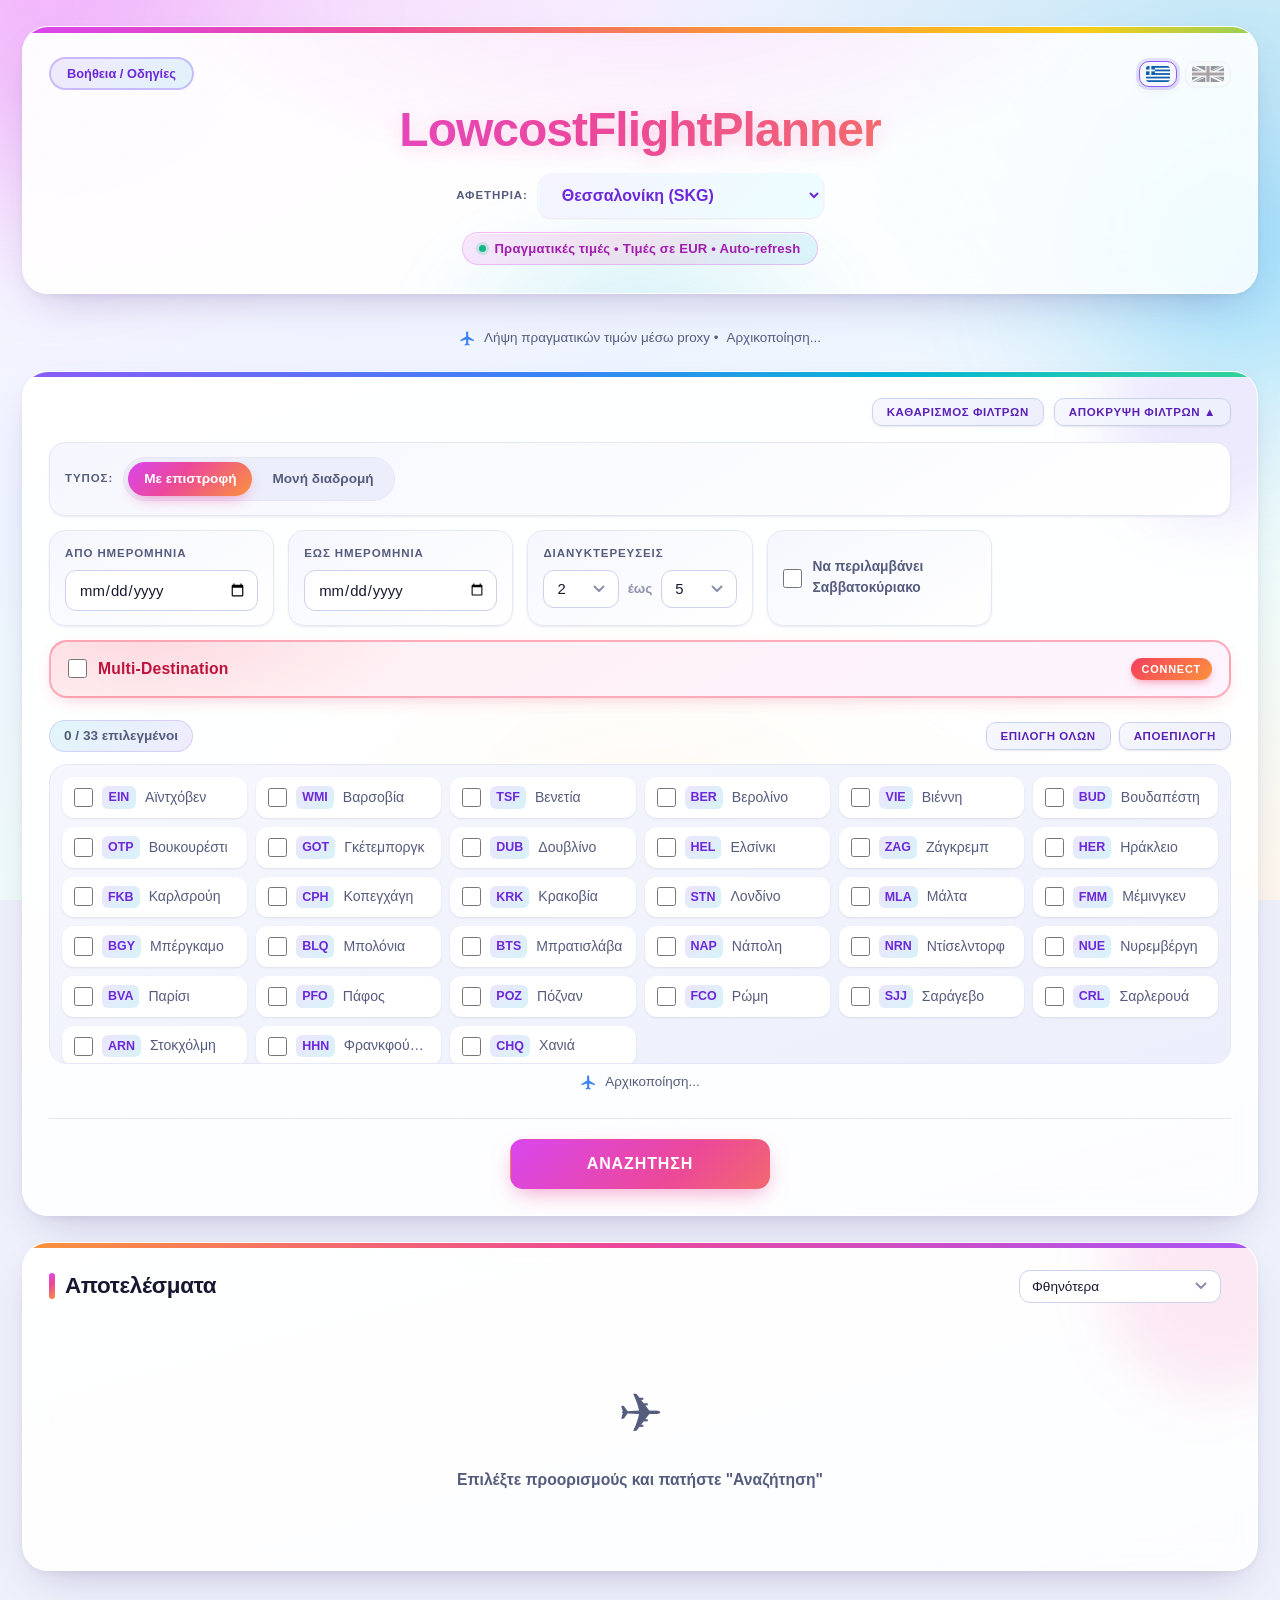
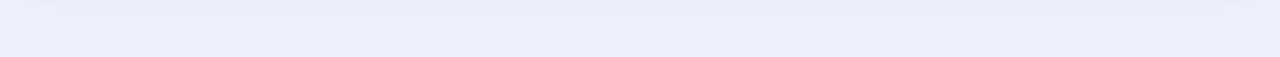
==== RyanairFlightPlanner.html @ efe02002 "Restore the date/nights subsystem and fix multi-destination dispatch Two real defects, both surfaced" ====
﻿<!DOCTYPE html>
<html lang="el">
<head>
  <meta charset="UTF-8">
  <meta name="viewport" content="width=device-width, initial-scale=1.0">
  <meta name="color-scheme" content="light dark">
  <meta name="description" content="LowcostFlightPlanner — αναζήτηση φθηνών πτήσεων Ryanair, round-trip, one-way και multi-destination.">
  <title>LowcostFlightPlanner - Multi-Destination</title>
  <link rel="stylesheet" href="style.css?v=mcdates1">
  <link rel="icon" href="data:image/svg+xml,<svg xmlns='http://www.w3.org/2000/svg' viewBox='0 0 64 64'><defs><linearGradient id='g' x1='0' y1='0' x2='1' y2='1'><stop offset='0' stop-color='%23d946ef'/><stop offset='.5' stop-color='%23ec4899'/><stop offset='1' stop-color='%23fb923c'/></linearGradient></defs><rect width='64' height='64' rx='15' fill='url(%23g)'/><path d='M51 13 L13 30 L29 36 L35 51 Z' fill='%23fff'/><path d='M51 13 L35 51 L29 36 Z' fill='%23fff' opacity='.72'/></svg>">
</head>
<body>
  <div class="bg-decor" aria-hidden="true"><i></i><i></i><i></i></div>
<svg class="svg-defs" aria-hidden="true" focusable="false"><defs><linearGradient id="planeGrad" x1="0" y1="0" x2="1" y2="1"><stop offset="0" stop-color="#d946ef"/><stop offset=".5" stop-color="#ec4899"/><stop offset="1" stop-color="#fb923c"/></linearGradient></defs></svg>

  <div class="container">
    <header>
      <div class="header-topbar">
        <button class="help-btn" id="helpBtn" onclick="openHelpModal()" data-i18n="helpBtn">Βοήθεια / Οδηγίες</button>
        <div class="header-flags">
          <button class="lang-btn" id="flagEl" onclick="setLang('el')" title="Ελληνικά" aria-label="Ελληνικά">
            <svg width="24" height="16" viewBox="0 0 27 18" xmlns="http://www.w3.org/2000/svg" aria-hidden="true">
              <rect width="27" height="18" fill="#ffffff"/><rect y="0" width="27" height="2" fill="#0D5EAF"/><rect y="4" width="27" height="2" fill="#0D5EAF"/><rect y="8" width="27" height="2" fill="#0D5EAF"/><rect y="12" width="27" height="2" fill="#0D5EAF"/><rect y="16" width="27" height="2" fill="#0D5EAF"/><rect width="10" height="10" fill="#0D5EAF"/><rect x="4" y="0" width="2" height="10" fill="#ffffff"/><rect x="0" y="4" width="10" height="2" fill="#ffffff"/>
            </svg>
          </button>
          <button class="lang-btn" id="flagEn" onclick="setLang('en')" title="English" aria-label="English">
            <svg width="32" height="16" viewBox="0 0 60 30" xmlns="http://www.w3.org/2000/svg" aria-hidden="true">
              <clipPath id="ukS"><path d="M0,0 v30 h60 v-30 z"/></clipPath>
              <clipPath id="ukT"><path d="M30,15 h30 v15 z v15 h-30 z h-30 v-15 z v-15 h30 z"/></clipPath>
              <g clip-path="url(#ukS)"><path d="M0,0 v30 h60 v-30 z" fill="#012169"/><path d="M0,0 L60,30 M60,0 L0,30" stroke="#ffffff" stroke-width="6"/><path d="M0,0 L60,30 M60,0 L0,30" clip-path="url(#ukT)" stroke="#C8102E" stroke-width="4"/><path d="M30,0 v30 M0,15 h60" stroke="#ffffff" stroke-width="10"/><path d="M30,0 v30 M0,15 h60" stroke="#C8102E" stroke-width="6"/></g>
            </svg>
          </button>
        </div>
      </div>

      <h1>LowcostFlightPlanner</h1>

      <div class="city-selector">
        <label class="field-label" for="originSelect" data-i18n="origin">Αφετηρία:</label>
        <select class="origin-select" id="originSelect" onchange="onOriginChange()"></select>
      </div>

      <div class="badge" data-i18n="badge">Πραγματικές τιμές • Τιμές σε EUR • Auto-refresh</div>
    </header>

    <div id="proxyInfo" class="cache-info is-centered">
      <span class="dot is-loading" id="proxyDot" aria-hidden="true"><svg viewBox="0 0 24 24"><path d="M21 16v-2l-8-5V3.5c0-.83-.67-1.5-1.5-1.5S10 2.67 10 3.5V9l-8 5v2l8-2.5V19l-2 1.5V22l3.5-1 3.5 1v-1.5L13 19v-5.5l8 2.5z"/></svg></span>
      <span data-i18n-html="true" data-i18n="proxyInfo">Λήψη πραγματικών τιμών μέσω proxy • </span><span id="proxyStatus">Αρχικοποίηση...</span>
    </div>

    <section class="panel filters" id="filtersSection">
      <div class="filter-toolbar">
        <button class="btn btn-secondary btn-mini" id="clearFiltersBtn" onclick="clearAllFilters()" data-i18n="clearFilters">Καθαρισμός Φίλτρων</button>
        <button class="btn btn-secondary btn-mini" id="filterToggleBtn" onclick="toggleFilters()" data-i18n="hideFilters">Απόκρυψη φίλτρων ▲</button>
      </div>

      <div class="filter-grid">
        <div class="filter-group trip-type">
          <span class="field-label" data-i18n="type">Τύπος:</span>
          <div class="seg" role="radiogroup">
            <label>
              <input type="radio" name="tripType" value="roundtrip" checked onchange="onTripTypeChange()">
              <span data-i18n="roundtrip">Με επιστροφή</span>
            </label>
            <label>
              <input type="radio" name="tripType" value="oneway" onchange="onTripTypeChange()">
              <span data-i18n="oneway">Μονή διαδρομή</span>
            </label>
          </div>
        </div>

        <div class="filter-group">
          <label for="dateFrom" data-i18n="dateFrom">Από ημερομηνία</label>
          <input type="date" id="dateFrom">
        </div>

        <div class="filter-group">
          <label for="dateTo" data-i18n="dateTo">Έως ημερομηνία</label>
          <input type="date" id="dateTo">
        </div>

        <div class="filter-group" id="nightsFilter">
          <label data-i18n="nights">Διανυκτερεύσεις</label>
          <div class="range-row">
            <input type="number" id="minNights" min="1" max="30" value="2" aria-label="min nights">
            <span data-i18n="to">έως</span>
            <input type="number" id="maxNights" min="1" max="30" value="5" aria-label="max nights">
          </div>
        </div>

        <div class="filter-group checkbox-group" id="weekendFilter">
          <input type="checkbox" id="weekendOnly">
          <label for="weekendOnly" data-i18n="weekend">Να περιλαμβάνει Σαββατοκύριακο</label>
        </div>

        <div class="mcp">
          <div class="mcp-head">
            <input type="checkbox" id="multiDestMode" onchange="onMultiDestToggle()">
            <label for="multiDestMode" data-i18n="multiDest">Multi-Destination</label>
            <span class="mcp-chip">CONNECT</span>
          </div>
          <div class="mcp-sub is-hidden" id="wheelOfFortuneRow">
            <input type="checkbox" id="wheelOfFortune" onchange="onWheelOfFortuneToggle()">
            <label for="wheelOfFortune"><span class="wheel-text" data-i18n="wheelOfFortuneLabel">Τροχός της τύχης</span></label>
            <span class="mcp-hint" data-i18n="wheelHint">Όλοι οι προορισμοί αυτόματα</span>
          </div>
        </div>
      </div>

      <div class="destinations-section">
        <div class="destinations-header">
          <span class="count" id="destCount">Φόρτωση προορισμών...</span>
          <div class="destinations-actions" id="destActions">
            <button class="btn btn-secondary btn-mini" onclick="selectAllDestinations(true)" data-i18n="selectAll">Επιλογή όλων</button>
            <button class="btn btn-secondary btn-mini" onclick="selectAllDestinations(false)" data-i18n="clear">Αποεπιλογή</button>
          </div>
        </div>
        <div class="destinations-grid" id="destGrid">
          <div class="loading"><div class="plane-loader" aria-hidden="true"><span class="plane-ping"></span><span class="plane-ping plane-ping-late"></span><svg class="plane-icon" viewBox="0 0 24 24"><path fill="url(#planeGrad)" d="M21 16v-2l-8-5V3.5c0-.83-.67-1.5-1.5-1.5S10 2.67 10 3.5V9l-8 5v2l8-2.5V19l-2 1.5V22l3.5-1 3.5 1v-1.5L13 19v-5.5l8 2.5z"/></svg></div></div>
        </div>
      </div>

      <div id="cacheInfo" class="cache-info is-centered">
        <span class="dot is-empty" id="cacheDot" aria-hidden="true"><svg viewBox="0 0 24 24"><path d="M21 16v-2l-8-5V3.5c0-.83-.67-1.5-1.5-1.5S10 2.67 10 3.5V9l-8 5v2l8-2.5V19l-2 1.5V22l3.5-1 3.5 1v-1.5L13 19v-5.5l8 2.5z"/></svg></span>
        <span id="cacheText">Αρχικοποίηση...</span>
      </div>

      <div class="search-row">
        <button class="btn btn-primary" id="searchBtn" onclick="search()" data-i18n="search">Αναζήτηση</button>
      </div>
    </section>

    <section class="panel results" id="resultsSection">
      <div class="results-header">
        <h2 data-i18n="results">Αποτελέσματα</h2>
        <div class="results-controls">
          <select id="sortBy" onchange="reSortResults()" aria-label="sort">
            <option value="price" data-i18n="cheapest">Φθηνότερα</option>
            <option value="date" data-i18n="depDate">Ημερομηνία αναχώρησης</option>
          </select>
          <select id="simpleNightsFilter" class="is-hidden" onchange="filterSimpleNights()" aria-label="nights">
            <option value="ALL" data-i18n="wheelAllNights">Όλες οι διανυκτερεύσεις</option>
          </select>
          <select id="simpleCityFilter" class="is-hidden" onchange="filterSimpleCity()" aria-label="city">
            <option value="ALL" data-i18n="cityAll">Όλες οι πόλεις</option>
          </select>
          <span class="info" id="resultsInfo"></span>
        </div>
      </div>
      <div id="resultsContent">
        <div class="empty-msg">
          <div class="big-icon">&#9992;</div>
          <p data-i18n="emptyInit">Επιλέξτε προορισμούς και πατήστε "Αναζήτηση"</p>
        </div>
      </div>
    </section>
  </div>

  <div class="help-modal-overlay" id="helpModal" onclick="if(event.target===this)closeHelpModal()">
    <div class="help-modal-box" role="dialog" aria-modal="true" aria-labelledby="helpTitle">
      <button class="help-modal-close" onclick="closeHelpModal()" aria-label="Close">✕</button>
      <h2 id="helpTitle" data-i18n="helpTitle">Βοήθεια / Οδηγίες</h2>
      <div class="help-body" data-i18n-html="true" data-i18n="helpBody"></div>
    </div>
  </div>

  <script src="app.js?v=mcdates1"></script>
</body>
</html>
---- style.css ----
/* ============================================================
   LowcostFlightPlanner — Design System
   ============================================================ */

/* ---------- 1. Tokens ---------- */
:root {
  color-scheme: light;

  /* Brand spectrum */
  --violet: #8b5cf6;
  --indigo: #6366f1;
  --blue:   #3b82f6;
  --cyan:   #06b6d4;
  --teal:   #14b8a6;
  --green:  #10b981;
  --lime:   #84cc16;
  --gold:   #f59e0b;
  --amber:  #f59e0b;
  --orange: #fb923c;
  --coral:  #f97316;
  --rose:   #f43f5e;
  --pink:   #ec4899;
  --fuchsia:#d946ef;

  /* Semantic surfaces */
  --bg:        #eef1fb;
  --surface:   #ffffff;
  --surface-2: #f6f7fe;
  --surface-3: #eceffb;
  --text:      #16182f;
  --text-2:    #565c7d;
  --text-3:    #8b90ab;
  --border:    #e4e7f8;
  --border-2:  #cbd2ee;

  /* Gradients */
  --sunset:  linear-gradient(135deg, #d946ef, #ec4899 42%, #fb923c);
  --aurora:  linear-gradient(135deg, #06b6d4, #3b82f6 45%, #8b5cf6);
  --emerald: linear-gradient(135deg, #10b981, #14b8a6);
  --rainbow: linear-gradient(90deg, #d946ef, #ec4899, #fb923c, #facc15, #34d399, #06b6d4, #6366f1, #d946ef);
  --sunset-glow: 0 8px 22px -6px rgba(236, 72, 153, 0.55);
  --aurora-glow: 0 8px 22px -6px rgba(99, 102, 241, 0.55);

  /* Elevation */
  --sh-sm: 0 1px 2px rgba(20, 22, 50, 0.05), 0 1px 3px rgba(20, 22, 50, 0.04);
  --sh-md: 0 4px 12px -2px rgba(20, 22, 50, 0.08), 0 2px 4px rgba(20, 22, 50, 0.04);
  --sh-lg: 0 18px 44px -18px rgba(60, 30, 120, 0.28), 0 2px 8px rgba(20, 22, 50, 0.05);
  --sh-xl: 0 32px 70px -24px rgba(60, 30, 120, 0.42);

  /* Motion */
  --ease: cubic-bezier(0.22, 1, 0.36, 1);
}

/* ---------- 2. Reset ---------- */
*, *::before, *::after { box-sizing: border-box; margin: 0; padding: 0; }

html { scroll-behavior: smooth; }

body {
  font-family: 'Segoe UI Variable', -apple-system, BlinkMacSystemFont, 'Segoe UI', Roboto, 'Helvetica Neue', Arial, sans-serif;
  font-size: 16px;
  line-height: 1.5;
  color: var(--text);
  background-color: var(--bg);
  background-image:
    radial-gradient(1100px 620px at 8% -8%,  rgba(217, 70, 239, 0.20), transparent 60%),
    radial-gradient(1000px 600px at 96% 4%,  rgba(6, 182, 212, 0.20),  transparent 62%),
    radial-gradient(900px  700px at 50% 104%, rgba(251, 146, 60, 0.18), transparent 60%),
    linear-gradient(165deg, #fdf3ff 0%, #eef4ff 42%, #f0fdfa 74%, #fff7ed 100%);
  background-attachment: fixed;
  min-height: 100vh;
  padding: 26px 22px 60px;
  -webkit-font-smoothing: antialiased;
}

::selection { background: rgba(217, 70, 239, 0.22); color: #3b0764; }

/* Scrollbars */
* { scrollbar-width: thin; scrollbar-color: var(--border-2) transparent; }
::-webkit-scrollbar { width: 9px; height: 9px; }
::-webkit-scrollbar-track { background: transparent; }
::-webkit-scrollbar-thumb { background: var(--border-2); border-radius: 99px; border: 2px solid transparent; background-clip: content-box; }
::-webkit-scrollbar-thumb:hover { background: var(--violet); background-clip: content-box; }

/* ---------- 3. Ambient decorations ---------- */
.bg-decor {
  position: fixed; inset: 0; z-index: 0;
  overflow: hidden; pointer-events: none;
}
.bg-decor i {
  position: absolute; display: block; border-radius: 50%;
  filter: blur(72px); opacity: 0.5;
  animation: floatOrb 26s ease-in-out infinite;
}
.bg-decor i:nth-child(1) { width: 420px; height: 420px; top: -140px; left: -100px;
  background: radial-gradient(circle at 30% 30%, #e879f9, transparent 70%); }
.bg-decor i:nth-child(2) { width: 380px; height: 380px; top: 12%; right: -120px;
  background: radial-gradient(circle at 60% 40%, #38bdf8, transparent 70%); animation-delay: -8s; }
.bg-decor i:nth-child(3) { width: 460px; height: 460px; bottom: -180px; left: 32%;
  background: radial-gradient(circle at 50% 50%, #fb923c, transparent 70%); animation-delay: -16s; }
@keyframes floatOrb {
  0%, 100% { transform: translate3d(0, 0, 0) scale(1); }
  33%      { transform: translate3d(34px, -28px, 0) scale(1.08); }
  66%      { transform: translate3d(-26px, 22px, 0) scale(0.95); }
}

.container { position: relative; z-index: 1; max-width: 1360px; margin: 0 auto; }

/* ---------- 4. Card shell ---------- */
.panel {
  position: relative;
  background: linear-gradient(165deg, rgba(255,255,255,0.96) 0%, rgba(255,255,255,0.86) 100%);
  -webkit-backdrop-filter: blur(16px) saturate(150%);
  backdrop-filter: blur(16px) saturate(150%);
  border: 1px solid rgba(255,255,255,0.85);
  border-radius: 26px;
  padding: 26px;
  margin-bottom: 26px;
  box-shadow: var(--sh-lg);
  overflow: hidden;
}
.panel > * { position: relative; z-index: 1; }
.panel::before {
  content: ''; position: absolute; top: 0; left: 0; right: 0; height: 5px;
  background: var(--panel-accent, var(--aurora));
  z-index: 2;
}
.panel::after {
  content: ''; position: absolute; top: -70px; right: -70px;
  width: 220px; height: 220px; border-radius: 50%;
  background: var(--panel-glow, rgba(139, 92, 246, 0.10));
  filter: blur(28px); pointer-events: none;
}

.filters { --panel-accent: linear-gradient(90deg, #8b5cf6, #3b82f6 42%, #06b6d4 72%, #34d399);
           --panel-glow: rgba(139, 92, 246, 0.13); }
.results { --panel-accent: linear-gradient(90deg, #fb923c, #ec4899 48%, #a855f7);
           --panel-glow: rgba(236, 72, 153, 0.12); }

/* ---------- 5. Header ---------- */
header {
  position: relative;
  text-align: center;
  padding: 30px 26px 28px;
  border-radius: 26px;
  margin-bottom: 26px;
  background:
    radial-gradient(700px 300px at 50% -20%, rgba(217,70,239,0.14), transparent 70%),
    linear-gradient(165deg, rgba(255,255,255,0.96), rgba(255,255,255,0.85));
  -webkit-backdrop-filter: blur(16px) saturate(150%);
  backdrop-filter: blur(16px) saturate(150%);
  border: 1px solid rgba(255,255,255,0.85);
  box-shadow: var(--sh-lg);
  overflow: hidden;
}
header::before {
  content: ''; position: absolute; top: 0; left: 0; right: 0; height: 6px;
  background: var(--rainbow); background-size: 200% 100%;
  animation: gradientMove 9s linear infinite;
  z-index: 2;
}
header::after {
  content: ''; position: absolute; bottom: -110px; left: 50%;
  width: 460px; height: 200px; transform: translateX(-50%);
  background: radial-gradient(ellipse at center, rgba(6,182,212,0.16), transparent 70%);
  filter: blur(24px); pointer-events: none;
}
header > * { position: relative; z-index: 1; }

.header-topbar {
  display: flex; justify-content: space-between; align-items: center;
  gap: 10px; margin-bottom: 14px;
}
.header-flags { display: flex; gap: 8px; align-items: center; }
.lang-btn {
  background: var(--surface-2); border: 1.5px solid var(--border);
  border-radius: 10px; padding: 4px 6px; cursor: pointer; line-height: 1;
  display: inline-flex; transition: transform .2s var(--ease), box-shadow .2s, border-color .2s, opacity .2s, filter .2s;
  box-shadow: var(--sh-sm);
}
.lang-btn svg { display: block; border-radius: 3px; }
.lang-btn:hover { transform: translateY(-2px); border-color: var(--violet); box-shadow: var(--sh-md); }
.lang-btn.is-active {
  opacity: 1; filter: none;
  border-color: var(--violet);
  box-shadow: 0 0 0 3px rgba(139, 92, 246, 0.18), var(--sh-md);
}
.lang-btn:not(.is-active) { opacity: 0.45; filter: grayscale(0.85); }

header h1 {
  font-size: clamp(1.9rem, 4.6vw, 3rem);
  font-weight: 800;
  letter-spacing: -1px;
  line-height: 1.1;
  background: linear-gradient(100deg, #d946ef, #ec4899 20%, #fb923c 40%, #facc15 55%, #06b6d4 72%, #8b5cf6 90%);
  background-size: 240% auto;
  -webkit-background-clip: text; -webkit-text-fill-color: transparent;
  background-clip: text;
  filter: drop-shadow(0 3px 10px rgba(236, 72, 153, 0.22));
  animation: gradientMove 8s ease infinite;
}
@keyframes gradientMove { 0%, 100% { background-position: 0% 50%; } 50% { background-position: 100% 50%; } }

header p { color: var(--text-2); font-size: 1.05rem; margin-top: 6px; }

header .badge {
  display: inline-flex; align-items: center; gap: 8px;
  margin-top: 14px; padding: 6px 16px;
  background: linear-gradient(90deg, rgba(217,70,239,0.13), rgba(236,72,153,0.13), rgba(6,182,212,0.13));
  border: 1px solid rgba(217,70,239,0.28);
  border-radius: 999px;
  font-size: 0.82rem; font-weight: 700; color: #a21caf;
  letter-spacing: 0.2px;
  box-shadow: inset 0 1px 0 rgba(255,255,255,0.7);
}
header .badge::before {
  content: ''; width: 7px; height: 7px; border-radius: 50%;
  background: var(--green); box-shadow: 0 0 0 3px rgba(16,185,129,0.18);
  animation: pulse 2s ease-in-out infinite;
}

/* Origin picker */
.city-selector { display: flex; gap: 10px; justify-content: center; align-items: center; margin-top: 16px; flex-wrap: wrap; }
.field-label {
  font-size: 0.72rem; font-weight: 800; color: var(--text-2);
  text-transform: uppercase; letter-spacing: 0.9px;
}
.origin-select {
  padding: 11px 40px 11px 18px;
  border-radius: 14px;
  border: 2px solid transparent;
  background: linear-gradient(135deg, #f5f3ff, #ecfeff);
  background-color: var(--surface-2);
  color: #6d28d9;
  font-weight: 700; font-size: 1rem;
  outline: none; cursor: pointer;
  max-width: 340px;
  box-shadow: var(--sh-sm);
  transition: box-shadow .2s, border-color .2s, transform .2s var(--ease);
}
.origin-select:hover { border-color: rgba(139,92,246,0.5); transform: translateY(-1px); box-shadow: var(--sh-md); }
.origin-select:focus { border-color: var(--violet); box-shadow: 0 0 0 4px rgba(139,92,246,0.16); }
.origin-select option { color: var(--text); background: var(--surface); }
.city-btn {
  padding: 7px 16px; border-radius: 999px; border: 2px solid var(--border);
  background: var(--surface); color: var(--text-2);
  font-size: 0.82rem; font-weight: 700; cursor: pointer; transition: all .2s var(--ease);
}
.city-btn:hover { border-color: var(--cyan); color: #0e7490; }
.city-btn.active { background: var(--aurora); color: #fff; border-color: transparent; box-shadow: var(--aurora-glow); }
.city-sep { display: inline-block; width: 2px; height: 28px; background: var(--border-2); margin: 4px 6px; vertical-align: middle; }

/* ---------- 6. Status strip ---------- */
.cache-info {
  display: flex; align-items: center; gap: 8px;
  font-size: 0.84rem; color: var(--text-2);
  padding: 8px 0; margin-bottom: 4px;
}
.dot {
  width: 17px; height: 17px; flex-shrink: 0; padding: 0;
  display: inline-flex; align-items: center; justify-content: center;
  vertical-align: -3px;
}
.dot svg { width: 100%; height: 100%; display: block; fill: currentColor; }
.dot.is-fresh   { color: var(--green); }
.dot.is-stale   { color: var(--gold); }
.dot.is-empty   { color: var(--rose); }
.dot.is-loading { color: var(--blue); animation: statusBlink 1.7s ease-in-out infinite; }
@keyframes statusBlink { 0%, 100% { opacity: 1; } 50% { opacity: 0.3; } }
.cache-info.is-centered { justify-content: center; }
#proxyInfo.is-centered { margin-bottom: 14px; }
@keyframes pulse { 0%, 100% { opacity: 1; transform: scale(1); } 50% { opacity: 0.35; transform: scale(0.82); } }

/* ---------- 7. Buttons ---------- */
.btn {
  position: relative; overflow: hidden;
  display: inline-flex; align-items: center; justify-content: center; gap: 8px;
  padding: 11px 26px;
  border: 1.5px solid transparent; border-radius: 13px;
  font-family: inherit; font-size: 0.9rem; font-weight: 800;
  text-transform: uppercase; letter-spacing: 0.9px;
  cursor: pointer;
  transition: transform .2s var(--ease), box-shadow .25s, background .2s, color .2s, border-color .2s, opacity .2s;
}
.btn::after {
  content: ''; position: absolute; inset: 0;
  background: linear-gradient(110deg, transparent 32%, rgba(255,255,255,0.5) 50%, transparent 68%);
  transform: translateX(-130%);
  pointer-events: none;
}
.btn:hover::after { transform: translateX(130%); transition: transform .75s var(--ease); }
.btn:active { transform: scale(0.97); }
.btn:disabled { opacity: 0.5; cursor: not-allowed; transform: none; }
.btn:disabled::after { display: none; }

.btn-primary {
  background: var(--sunset); background-size: 150% 150%;
  color: #fff; box-shadow: var(--sunset-glow);
}
.btn-primary:hover { transform: translateY(-2px); box-shadow: 0 14px 28px -8px rgba(236,72,153,0.6); filter: saturate(1.08); }
.btn-primary:disabled { box-shadow: none; }

.btn-secondary {
  background: linear-gradient(135deg, var(--surface-2), var(--surface-3));
  color: #5b21b6; border-color: var(--border-2);
  box-shadow: var(--sh-sm);
}
.btn-secondary:hover { background: linear-gradient(135deg, #f5f3ff, #ecfeff); border-color: var(--violet); color: #6d28d9; transform: translateY(-1px); box-shadow: var(--sh-md); }

.btn-mini { padding: 7px 14px; font-size: 0.72rem; border-radius: 10px; letter-spacing: 0.6px; }

.help-btn {
  padding: 7px 16px; border-radius: 999px; border: 2px solid transparent;
  background: linear-gradient(135deg, rgba(139,92,246,0.12), rgba(6,182,212,0.12));
  color: #6d28d9; border-color: rgba(139,92,246,0.35);
  font-family: inherit; font-size: 0.8rem; font-weight: 700; cursor: pointer;
  transition: all .2s var(--ease);
}
.help-btn:hover { background: var(--aurora); color: #fff; border-color: transparent; box-shadow: var(--aurora-glow); transform: translateY(-1px); }

/* ---------- 8. Filter grid ---------- */
.filter-toolbar { display: flex; justify-content: flex-end; gap: 10px; margin-bottom: 16px; flex-wrap: wrap; }

.filter-grid { display: grid; grid-template-columns: repeat(auto-fit, minmax(215px, 1fr)); gap: 14px; }

.filter-group {
  display: flex; flex-direction: column; gap: 8px;
  padding: 14px 15px;
  border-radius: 16px;
  background: linear-gradient(150deg, var(--surface-2), var(--surface));
  border: 1px solid var(--border);
  box-shadow: var(--sh-sm);
  transition: border-color .2s, box-shadow .25s, transform .2s var(--ease);
}
.filter-group:hover { border-color: var(--border-2); box-shadow: var(--sh-md); transform: translateY(-2px); }
.filter-group > label {
  font-size: 0.72rem; font-weight: 800; color: var(--text-2);
  text-transform: uppercase; letter-spacing: 0.9px;
}

.filter-group input[type="text"],
.filter-group input[type="number"],
.filter-group input[type="date"],
.filter-group select,
.results-controls select {
  width: 100%;
  padding: 10px 38px 10px 13px;
  border-radius: 11px;
  border: 1.5px solid var(--border-2);
  background-color: var(--surface);
  background-image: url("data:image/svg+xml;utf8,<svg xmlns='http://www.w3.org/2000/svg' width='12' height='8' viewBox='0 0 12 8'><path d='M1.5 1.5 6 6l4.5-4.5' fill='none' stroke='%238b90ab' stroke-width='2' stroke-linecap='round' stroke-linejoin='round'/></svg>");
  background-repeat: no-repeat;
  background-position: right 13px center;
  color: var(--text);
  font-family: inherit; font-size: 0.93rem;
  outline: none; cursor: pointer;
  -webkit-appearance: none; appearance: none;
  transition: border-color .2s, box-shadow .2s;
}
.filter-group input[type="number"] { width: 100%; }
.filter-group input[type="date"] { background-image: none; padding-right: 10px; }
.filter-group select:hover,
.results-controls select:hover { border-color: var(--violet); }
.filter-group input:focus,
.filter-group select:focus,
.results-controls select:focus { border-color: var(--violet); box-shadow: 0 0 0 4px rgba(139,92,246,0.16); }
.filter-group select option { background: var(--surface); color: var(--text); }

.range-row { display: flex; gap: 9px; align-items: center; }
.range-row input { flex: 1; min-width: 0; }
.range-row span { color: var(--text-3); font-size: 0.85rem; font-weight: 600; }

.filter-group.checkbox-group { flex-direction: row; align-items: center; gap: 11px; }
.filter-group.checkbox-group > label {
  font-size: 0.86rem; font-weight: 600; text-transform: none;
  letter-spacing: 0; color: var(--text-2); cursor: pointer;
}
input[type="checkbox"], input[type="radio"] {
  accent-color: var(--violet); cursor: pointer;
  width: 19px; height: 19px; flex-shrink: 0;
}

/* Trip-type segmented control */
.trip-type { grid-column: 1 / -1; flex-direction: row; align-items: center; gap: 10px; flex-wrap: wrap; }
.trip-type > label:first-child { margin-right: 4px; }
.seg {
  display: inline-flex; padding: 4px; gap: 4px;
  background: var(--surface-3); border: 1px solid var(--border);
  border-radius: 999px;
}
.seg label {
  display: inline-flex; align-items: center; gap: 7px;
  padding: 7px 16px; border-radius: 999px;
  font-size: 0.85rem; font-weight: 700; color: var(--text-2);
  cursor: pointer; white-space: nowrap;
  transition: background .2s, color .2s, box-shadow .2s, transform .2s var(--ease);
}
.seg label:hover { color: var(--text); }
.seg input { position: absolute; opacity: 0; pointer-events: none; }
.seg input:checked + span { color: #fff; }
.seg label:has(input:checked) { background: var(--sunset); color: #fff; box-shadow: 0 6px 16px -6px rgba(236,72,153,0.65); }
.seg input:focus-visible + span { outline: 2px solid var(--violet); outline-offset: 3px; }
.seg span { display: inline-block; }

.filter-disabled { opacity: 0.42; filter: saturate(0.3); pointer-events: none; }

/* ---------- 9. Multi-destination panel ---------- */
.mcp {
  grid-column: 1 / -1;
  position: relative;
  border: 2px solid rgba(244, 63, 94, 0.4);
  border-radius: 18px;
  padding: 15px 17px;
  display: flex; flex-direction: column; gap: 10px;
  background:
    radial-gradient(400px 120px at 8% 0%, rgba(244, 63, 94, 0.12), transparent 70%),
    linear-gradient(150deg, #fff1f2, #fdf4ff);
  box-shadow: 0 6px 20px -10px rgba(244, 63, 94, 0.45);
  transition: border-color .2s, box-shadow .25s, transform .2s var(--ease);
}
.mcp:hover { transform: translateY(-2px); box-shadow: 0 14px 30px -12px rgba(244, 63, 94, 0.5); }
.mcp:has(input:checked) { border-color: rgba(244, 63, 94, 0.75); }

.mcp-head { display: flex; align-items: center; gap: 11px; }
.mcp-head > label {
  display: inline-flex; align-items: center; gap: 9px;
  color: #be123c; font-weight: 800; font-size: 0.98rem;
  cursor: pointer; letter-spacing: 0.2px;
}
.mcp-head input { accent-color: var(--rose); }
.mcp-chip {
  margin-left: auto;
  padding: 3px 11px; border-radius: 999px;
  background: linear-gradient(135deg, #f43f5e, #fb923c);
  color: #fff; font-size: 0.68rem; font-weight: 800;
  text-transform: uppercase; letter-spacing: 0.8px;
  box-shadow: 0 4px 10px -3px rgba(244, 63, 94, 0.6);
}

.mcp-sub {
  display: flex; align-items: center; gap: 11px;
  padding-left: 30px; padding-top: 10px;
  border-top: 1px dashed rgba(244, 63, 94, 0.3);
}
.mcp-sub label {
  display: inline-flex; align-items: center; gap: 9px;
  font-weight: 800; font-size: 0.86rem; cursor: pointer;
}
.mcp-sub input { accent-color: var(--orange); }
.wheel-text {
  background: linear-gradient(90deg, #e74c3c, #e67e22, #f1c40f, #2ecc71, #3498db, #9b59b6, #e91e63);
  background-size: 220% auto;
  -webkit-background-clip: text; -webkit-text-fill-color: transparent;
  background-clip: text;
  letter-spacing: 1.2px; font-size: 0.82rem; font-weight: 800;
  animation: gradientMove 5s linear infinite;
}
.mcp-hint { font-size: 0.76rem; color: #9f1239; opacity: 0.85; font-weight: 600; }

/* ---------- 10. Destinations ---------- */
.destinations-section { margin-top: 22px; }
.destinations-header {
  display: flex; justify-content: space-between; align-items: center;
  margin-bottom: 12px; flex-wrap: wrap; gap: 10px;
}
.destinations-header .count {
  display: inline-flex; align-items: center; gap: 8px;
  color: var(--text-2); font-size: 0.85rem; font-weight: 700;
  padding: 5px 14px; border-radius: 999px;
  background: linear-gradient(135deg, rgba(6,182,212,0.12), rgba(139,92,246,0.12));
  border: 1px solid rgba(139,92,246,0.22);
}
.destinations-actions { display: flex; gap: 8px; }

.destinations-grid {
  display: grid; grid-template-columns: repeat(auto-fill, minmax(178px, 1fr));
  gap: 9px; max-height: 300px; overflow-y: auto;
  padding: 12px;
  border-radius: 18px;
  background: linear-gradient(160deg, var(--surface-2), var(--surface-3));
  border: 1px solid var(--border);
}
.dest-group {
  grid-column: 1 / -1;
  display: flex; align-items: center; gap: 10px;
  margin-top: 6px; padding: 4px 2px 2px;
  font-size: 0.68rem; font-weight: 800; color: var(--text-3);
  text-transform: uppercase; letter-spacing: 1.2px;
}
.dest-group:first-child { margin-top: 0; }
.dest-group::after { content: ''; flex: 1; height: 1px; background: linear-gradient(90deg, var(--border-2), transparent); }

.dest-note {
  grid-column: 1 / -1; text-align: center;
  font-size: 0.8rem; font-weight: 700; padding: 16px 10px;
  border-radius: 12px; line-height: 1.6;
}
.dest-note.is-info  { color: #0e7490; background: rgba(6,182,212,0.10);  border: 1px solid rgba(6,182,212,0.28); }
.dest-note.is-alert { color: #be123c; background: rgba(244,63,94,0.10);   border: 1px solid rgba(244,63,94,0.28); }

.dest-item {
  display: flex; align-items: center; gap: 9px;
  padding: 8px 11px;
  border-radius: 12px;
  background: var(--surface);
  border: 1.5px solid transparent;
  box-shadow: var(--sh-sm);
  cursor: pointer; font-size: 0.88rem;
  transition: background .2s, border-color .2s, transform .18s var(--ease), box-shadow .2s;
}
.dest-item:hover { border-color: rgba(139,92,246,0.45); transform: translateY(-2px); box-shadow: var(--sh-md); }
.dest-item:active { transform: scale(0.98); }
.dest-item:has(input:checked) {
  background: linear-gradient(135deg, rgba(168,85,247,0.16), rgba(6,182,212,0.13));
  border-color: rgba(139,92,246,0.55);
  box-shadow: 0 6px 16px -8px rgba(139,92,246,0.7);
}
.dest-item .dest-code {
  color: #6d28d9; font-weight: 800; font-size: 0.78rem; min-width: 34px;
  padding: 2px 6px; border-radius: 6px; text-align: center;
  background: linear-gradient(135deg, rgba(139,92,246,0.16), rgba(6,182,212,0.16));
}
.dest-item .dest-name { color: var(--text-2); overflow: hidden; text-overflow: ellipsis; white-space: nowrap; }
.dest-item:has(input:checked) .dest-name { color: var(--text); font-weight: 700; }
.dest-item.is-direct .dest-name { color: #15803d; font-weight: 700; }
.dest-item.is-direct .dest-code { background: linear-gradient(135deg, rgba(16,185,129,0.2), rgba(20,184,166,0.2)); color: #047857; }
.dest-item.stale { opacity: 0.6; }

/* ---------- 11. Search row ---------- */
.search-row {
  display: flex; gap: 12px; align-items: center; justify-content: center;
  flex-wrap: wrap;
  margin-top: 18px; padding-top: 20px;
  border-top: 1px solid var(--border);
}
.search-row .btn-primary { min-width: 260px; padding: 15px 34px; font-size: 1rem; }

/* ---------- 12. Collapsed state ---------- */
.filters.collapsed .filter-grid,
.filters.collapsed .destinations-section,
.filters.collapsed #cacheInfo { display: none; }
.filters.collapsed .search-row { border-top: none; margin-top: 0; padding-top: 0; }
.filters.collapsed .filter-toolbar { margin-bottom: 0; }

/* ---------- 13. Results ---------- */
.results-header {
  display: flex; justify-content: space-between; align-items: center;
  margin-bottom: 18px; flex-wrap: wrap; gap: 10px;
}
.results-header h2 {
  display: flex; align-items: center; gap: 10px;
  font-size: 1.4rem; font-weight: 800; color: var(--text); letter-spacing: -0.3px;
}
.results-header h2::before {
  content: ''; width: 6px; height: 26px; border-radius: 99px;
  background: var(--sunset); box-shadow: var(--sunset-glow);
}
.results-header .info { color: var(--text-2); font-size: 0.88rem; font-weight: 600; }
.results-controls { display: flex; align-items: center; gap: 10px; flex-wrap: wrap; }
.results-controls select { width: auto; padding: 8px 34px 8px 12px; font-size: 0.85rem; }
.results-controls .is-hidden { display: none; }

.table-wrap {
  overflow: auto; max-height: 74vh;
  border-radius: 18px;
  border: 1px solid var(--border);
  background: var(--surface);
  box-shadow: var(--sh-sm);
}
table { width: 100%; border-collapse: separate; border-spacing: 0; }
th {
  position: sticky; top: 0; z-index: 2;
  text-align: left; padding: 13px 14px;
  font-size: 0.72rem; font-weight: 800;
  text-transform: uppercase; letter-spacing: 0.8px;
  color: #6d28d9;
  white-space: nowrap;
  background: linear-gradient(160deg, #faf5ff, #eef2ff 60%, #ecfeff);
  border-bottom: 2px solid #ddd6fe;
  box-shadow: 0 2px 6px rgba(139,92,246,0.12);
}
td { padding: 11px 14px; border-bottom: 1px solid var(--border); font-size: 0.9rem; }
tbody tr { transition: background .15s; }
tbody tr:nth-child(even) td { background: rgba(139,92,246,0.03); }
tbody tr:hover td { background: linear-gradient(90deg, rgba(217,70,239,0.08), rgba(6,182,212,0.08)); }
tbody tr:last-child td { border-bottom: none; }
td.num, th.num { text-align: right; }

.dest-cell { display: flex; align-items: center; gap: 9px; }
.route-cell { white-space: nowrap; }
.route-leg { display: block; font-size: 0.82rem; font-weight: 600; color: var(--text-2); }
.route-leg-ret { margin-top: 2px; }
.route-arrow { color: var(--text-3); padding: 0 2px; }
.route-dim { color: var(--text-3); font-weight: 500; font-size: 0.74rem; }
.via-badge {
  display: inline-block; padding: 1px 7px; margin: 0 1px;
  border-radius: 6px; font-size: 0.72rem; font-weight: 800; letter-spacing: 0.4px;
  background: linear-gradient(135deg, rgba(236,72,153,0.2), rgba(251,146,60,0.2));
  color: #be1e6d; border: 1px solid rgba(236,72,153,0.32);
}
.code-badge {
  padding: 3px 9px; border-radius: 7px;
  background: linear-gradient(135deg, rgba(139,92,246,0.18), rgba(6,182,212,0.18));
  color: #6d28d9; border: 1px solid rgba(139,92,246,0.3);
  font-weight: 800; font-size: 0.78rem; letter-spacing: 0.5px; white-space: nowrap;
}
.price {
  font-weight: 700; font-size: 0.95rem; color: #0891b2;
  padding: 2px 9px; border-radius: 7px;
  background: rgba(6,182,212,0.09);
}
.price-total {
  font-weight: 800; font-size: 1.08rem;
  background: linear-gradient(135deg, #ec4899, #fb923c);
  -webkit-background-clip: text; -webkit-text-fill-color: transparent;
  background-clip: text;
}
.nights-badge {
  display: inline-block; padding: 3px 11px; border-radius: 999px;
  background: linear-gradient(135deg, #ede9fe, #e0f2fe);
  font-size: 0.82rem; font-weight: 800; color: #6d28d9;
  border: 1px solid #c4b5fd;
}
.rank-badge {
  display: inline-flex; align-items: center; justify-content: center;
  width: 27px; height: 27px; border-radius: 50%;
  font-weight: 800; font-size: 0.74rem;
  box-shadow: var(--sh-sm);
}
.rank-1 { background: linear-gradient(135deg, #fde68a, #f59e0b 55%, #d97706); color: #fff; box-shadow: 0 5px 14px -4px rgba(245,158,11,0.7); }
.rank-2 { background: linear-gradient(135deg, #ddd6fe, #818cf8 55%, #6366f1); color: #fff; box-shadow: 0 5px 14px -4px rgba(99,102,241,0.6); }
.rank-3 { background: linear-gradient(135deg, #fdba74, #f97316 55%, #ea580c); color: #fff; box-shadow: 0 5px 14px -4px rgba(249,115,22,0.6); }
.rank-other { background: var(--surface-3); color: var(--text-3); border: 1px solid var(--border-2); }

/* ---------- 14. Loading / empty / error ---------- */
.loading { text-align: center; padding: 48px 20px; color: var(--text-2); }
.svg-defs { position: absolute; width: 0; height: 0; overflow: hidden; }
.plane-loader {
  position: relative;
  width: 104px; height: 104px;
  margin: 0 auto 18px;
  display: grid; place-items: center;
}
.plane-loader::before {
  content: ''; position: absolute; inset: 16px; border-radius: 50%;
  background: radial-gradient(circle at 42% 34%, rgba(217,70,239,0.26), rgba(236,72,153,0.16) 55%, rgba(6,182,212,0.10) 78%, transparent 100%);
  animation: planeGlow 2s ease-in-out infinite;
}
.plane-icon {
  position: relative; width: 54px; height: 54px;
  filter: drop-shadow(0 10px 18px rgba(236,72,153,0.42));
  animation: planeBlink 2s ease-in-out infinite;
}
.plane-ping {
  position: absolute; inset: 20px; border-radius: 50%;
  border: 2px solid rgba(236,72,153,0.5);
  animation: planePing 2.4s ease-out infinite;
}
.plane-ping-late { animation-delay: 1.2s; }
@keyframes planeBlink {
  0%, 100% { opacity: 1;    transform: translateY(0)     scale(1); }
  50%      { opacity: 0.35; transform: translateY(-7px)  scale(1.07); }
}
@keyframes planeGlow {
  0%, 100% { opacity: 0.55; transform: scale(0.9); }
  50%      { opacity: 1;    transform: scale(1.06); }
}
@keyframes planePing {
  0%   { opacity: 0.85; transform: scale(0.5); }
  100% { opacity: 0;    transform: scale(1.3); }
}
.loading .progress-text { font-size: 0.95rem; font-weight: 700; color: var(--text); margin-top: 4px; }
.loading .progress-bar {
  width: 100%; max-width: 420px; height: 10px;
  background: var(--surface-3);
  border-radius: 99px; margin: 16px auto 0; overflow: hidden;
  border: 1px solid var(--border);
}
.loading .progress-bar-fill {
  height: 100%; border-radius: 99px;
  background: var(--rainbow); background-size: 220% 100%;
  box-shadow: 0 0 12px rgba(236,72,153,0.5);
  transition: width .35s var(--ease);
  animation: gradientMove 2.6s linear infinite;
}
.cancel-row { margin-top: 18px; display: flex; justify-content: center; }

.error-msg {
  display: flex; align-items: flex-start; gap: 11px;
  padding: 16px 18px; border-radius: 16px;
  background: linear-gradient(135deg, rgba(244,63,94,0.12), rgba(236,72,153,0.10));
  border: 1px solid rgba(244,63,94,0.3);
  color: #9f1239; font-weight: 700; font-size: 0.9rem; line-height: 1.6;
  margin-bottom: 16px;
}
.error-msg::before { content: '!'; font-weight: 900; font-size: 1.05rem; line-height: 1.35; color: #fff;
  background: var(--rose); width: 22px; height: 22px; border-radius: 50%; display: inline-flex;
  align-items: center; justify-content: center; flex-shrink: 0; }

.empty-msg { text-align: center; padding: 52px 20px; color: var(--text-2); }
.empty-msg .big-icon { font-size: 3.4rem; margin-bottom: 14px; display: block; animation: hoverBob 3s ease-in-out infinite; }
.empty-msg p { font-size: 0.98rem; font-weight: 600; }
@keyframes hoverBob { 0%, 100% { transform: translateY(0); } 50% { transform: translateY(-9px); } }

/* Skeletons */
.skel-wrap { max-width: 480px; margin: 22px auto 0; display: flex; flex-direction: column; gap: 12px; }
.skel {
  border-radius: 14px;
  background: linear-gradient(90deg, var(--surface-2) 25%, var(--surface-3) 50%, var(--surface-2) 75%);
  background-size: 200% 100%;
  animation: shimmer 1.4s infinite;
}
.skel-line { height: 15px; }
.skel-card { height: 78px; border: 1px solid var(--border); }
@keyframes shimmer { to { background-position: -200% 0; } }

/* ---------- 15. Multi-city cards (dead-code-safe, kept) ---------- */
.mc-label {
  display: inline-block; padding: 2px 9px; border-radius: 7px;
  background: linear-gradient(90deg, rgba(217,70,239,0.2), rgba(6,182,212,0.2));
  color: #a21caf; font-size: 0.75rem; font-weight: 800; vertical-align: middle;
}
.mc-section { margin-top: 10px; }
.mc-tabs { display: flex; gap: 5px; margin-bottom: 12px; flex-wrap: wrap; }
.mc-tab {
  padding: 7px 15px; border-radius: 10px;
  border: 1.5px solid var(--border); background: var(--surface-2);
  color: var(--text-2); font-family: inherit;
  font-size: 0.8rem; font-weight: 700; cursor: pointer; transition: all .18s var(--ease);
}
.mc-tab:hover { border-color: var(--violet); color: #6d28d9; transform: translateY(-1px); }
.mc-tab.active { background: var(--aurora); color: #fff; border-color: transparent; box-shadow: var(--aurora-glow); }
.mc-card {
  background: linear-gradient(160deg, var(--surface), var(--surface-2));
  border: 1px solid var(--border); border-radius: 18px;
  padding: 20px 24px; margin-bottom: 12px; box-shadow: var(--sh-sm);
  transition: transform .2s var(--ease), box-shadow .25s, border-color .2s;
  animation: fadeUp .35s var(--ease) both;
}
.mc-card:hover { transform: translateY(-3px); border-color: rgba(139,92,246,0.4); box-shadow: 0 14px 30px -14px rgba(236,72,153,0.35); }
.mc-card .mc-card-title { font-weight: 800; font-size: 1rem; margin-bottom: 14px; }
.mc-card .mc-legs { display: flex; flex-direction: column; gap: 5px; align-items: center; }
.mc-card .mc-leg {
  display: flex; gap: 14px; align-items: center; justify-content: center; flex-wrap: wrap;
  padding: 9px 16px; background: var(--surface-2);
  border-radius: 11px; width: 100%; max-width: 480px;
}
.mc-card .mc-leg.mc-mid { border: 1.5px dashed var(--cyan); background: rgba(6,182,212,0.07); }
.mc-card .mc-leg .mc-route { font-weight: 700; font-size: 0.9rem; }
.mc-card .mc-leg .mc-date { color: var(--text-2); font-size: 0.8rem; }
.mc-card .mc-leg .mc-price { font-weight: 800; color: #059669; font-size: 0.95rem; }
.mc-card .mc-arrow { color: var(--text-3); font-size: 0.85rem; line-height: 1; }
.mc-card .mc-total { text-align: center; margin-top: 13px; font-size: 1.05rem; color: var(--text-2); }
.mc-card .mc-total strong { font-size: 1.25rem; font-weight: 800;
  background: linear-gradient(135deg, #ec4899, #fb923c);
  -webkit-background-clip: text; -webkit-text-fill-color: transparent; background-clip: text; }
.mc-card .mc-compare {
  text-align: center; margin-top: 13px; font-size: 0.85rem; color: var(--text-2);
  padding: 9px 14px; background: var(--surface-3); border-radius: 11px;
}
.mc-card .mc-strikethrough { text-decoration: line-through; color: var(--text-3); }
.mc-card .mc-via-route { color: #059669; font-weight: 700; }
.mc-card .mc-saved { color: #0891b2; font-weight: 700; }

/* ---------- 16. Price calendar (kept) ---------- */
.cal-section { margin-top: 22px; }
.cal-section h3 { font-size: 1rem; margin-bottom: 12px; color: var(--text-2); }
.cal-scroll { overflow-x: auto; border-radius: 16px; border: 1px solid var(--border); }
.cal-table { border-collapse: separate; border-spacing: 0; font-size: 0.8rem; white-space: nowrap; width: 100%; }
.cal-table th { background: var(--surface-2); color: var(--text-2); font-weight: 700; padding: 8px 10px; border: 1px solid var(--border); text-align: center; }
.cal-table td { padding: 6px 10px; border: 1px solid var(--border); text-align: center; }
.cal-table .cal-dest { font-weight: 800; color: #6d28d9; text-align: left; position: sticky; left: 0; background: var(--surface); }
.cal-table .cal-date { font-size: 0.7rem; line-height: 1.4; text-align: center; }
.cal-table .cal-date .day-name { display: block; font-size: 0.6rem; font-weight: 800; text-transform: uppercase; letter-spacing: 1px; }
.cal-table .cal-date-wknd { color: #be123c; }
.cal-cell { font-weight: 700; line-height: 1.6; font-size: 0.9rem; }
.cal-nights { display: block; font-size: 0.72rem; color: #0891b2; font-weight: 700; line-height: 1; }
.cal-min { background: #fef3c7 !important; }
.cal-max { background: #fee2e2 !important; }
.cal-empty { color: var(--text-3); font-weight: 400; }

/* ---------- 17. Help modal ---------- */
.help-modal-overlay {
  position: fixed; inset: 0; z-index: 9999; padding: 18px;
  background: rgba(22, 24, 47, 0.6);
  -webkit-backdrop-filter: blur(7px); backdrop-filter: blur(7px);
  display: none; align-items: center; justify-content: center;
}
.help-modal-overlay.open { display: flex; animation: fadeIn .22s ease both; }
@keyframes fadeIn { from { opacity: 0; } to { opacity: 1; } }
.help-modal-box {
  position: relative;
  background: var(--surface); border-radius: 26px;
  max-width: 660px; width: 100%; max-height: 86vh; overflow-y: auto;
  padding: 30px 32px;
  border: 1px solid var(--border);
  box-shadow: var(--sh-xl);
  animation: fadeUp .3s var(--ease) both;
}
.help-modal-box h2 {
  display: flex; align-items: center; gap: 10px;
  font-size: 1.3rem; margin-bottom: 16px; padding-right: 40px;
  background: var(--sunset); background-size: 200% auto;
  -webkit-background-clip: text; -webkit-text-fill-color: transparent; background-clip: text;
}
.help-modal-box .help-body { font-size: 0.94rem; line-height: 1.78; color: var(--text-2); }
.help-modal-box .help-body strong { color: var(--text); }
.help-modal-box .help-body p + p { margin-top: 12px; }
.help-modal-box .help-body .note {
  margin-top: 14px; padding: 10px 14px;
  border-left: 3px solid var(--coral);
  border-radius: 0 10px 10px 0;
  background: linear-gradient(135deg, rgba(251,146,60,0.12), rgba(236,72,153,0.10));
  font-style: italic;
}
.help-modal-close {
  position: absolute; top: 16px; right: 16px;
  width: 34px; height: 34px; border-radius: 50%;
  border: 1.5px solid var(--border); background: var(--surface-2);
  font-size: 1rem; cursor: pointer; color: var(--text-2); line-height: 1;
  display: flex; align-items: center; justify-content: center;
  transition: all .2s var(--ease);
}
.help-modal-close:hover { border-color: var(--rose); color: var(--rose); background: rgba(244,63,94,0.1); transform: rotate(90deg); }

/* ---------- 18. Utilities & a11y ---------- */
.is-hidden { display: none !important; }
button:focus-visible, select:focus-visible, input:focus-visible, [tabindex]:focus-visible {
  outline: 2px solid var(--violet); outline-offset: 2px;
}
@keyframes fadeUp { from { opacity: 0; transform: translateY(12px); } to { opacity: 1; transform: none; } }
.sr-only {
  position: absolute; width: 1px; height: 1px; padding: 0; margin: -1px;
  overflow: hidden; clip: rect(0,0,0,0); white-space: nowrap; border: 0;
}

/* ---------- 19. Dark theme ---------- */
@media (prefers-color-scheme: dark) {
  :root {
    color-scheme: dark;
    --bg:        #0b0d1c;
    --surface:   #161a30;
    --surface-2: #1d223c;
    --surface-3: #262c4a;
    --text:      #eef0ff;
    --text-2:    #a8aecd;
    --text-3:    #7f86a6;
    --border:    #2c3352;
    --border-2:  #3c4470;

    --sunset-glow: 0 8px 22px -6px rgba(236, 72, 153, 0.45);
    --aurora-glow: 0 8px 22px -6px rgba(99, 102, 241, 0.45);
    --sh-sm: 0 1px 2px rgba(0,0,0,0.4);
    --sh-md: 0 4px 12px -2px rgba(0,0,0,0.5);
    --sh-lg: 0 18px 44px -18px rgba(0,0,0,0.75), 0 2px 8px rgba(0,0,0,0.4);
    --sh-xl: 0 32px 70px -24px rgba(0,0,0,0.85);
  }
  body {
    background-image:
      radial-gradient(1100px 620px at 8% -8%,  rgba(217, 70, 239, 0.24), transparent 60%),
      radial-gradient(1000px 600px at 96% 4%,  rgba(6, 182, 212, 0.22),  transparent 62%),
      radial-gradient(900px  700px at 50% 104%, rgba(251, 146, 60, 0.18), transparent 60%),
      linear-gradient(165deg, #130c26 0%, #0b1024 45%, #071c22 100%);
  }
  .bg-decor i { opacity: 0.3; }
  ::selection { background: rgba(217, 70, 239, 0.4); color: #fdf4ff; }

  .panel, header {
    background: linear-gradient(165deg, rgba(30,35,62,0.92), rgba(20,24,46,0.86));
    border-color: rgba(255,255,255,0.09);
  }
  .filter-group { background: linear-gradient(150deg, var(--surface-2), rgba(22,26,48,0.6)); }
  .btn-secondary { background: linear-gradient(135deg, var(--surface-2), var(--surface-3)); color: #c4b5fd; border-color: var(--border-2); }
  .btn-secondary:hover { background: linear-gradient(135deg, rgba(139,92,246,0.22), rgba(6,182,212,0.18)); color: #ddd6fe; }
  .help-btn { background: linear-gradient(135deg, rgba(139,92,246,0.2), rgba(6,182,212,0.2)); color: #c4b5fd; border-color: rgba(139,92,246,0.45); }
  .lang-btn { background: var(--surface-2); }
  .origin-select { background-image: none; background: linear-gradient(135deg, rgba(139,92,246,0.2), rgba(6,182,212,0.18)); color: #ddd6fe; }
  .origin-select option, .filter-group select option { background: var(--surface); color: var(--text); }

  header .badge { color: #f0abfc; border-color: rgba(217,70,239,0.4); }
  .field-label, .filter-group > label, .destinations-header .count { color: var(--text-2); }

  .mcp {
    background:
      radial-gradient(400px 120px at 8% 0%, rgba(244,63,94,0.18), transparent 70%),
      linear-gradient(150deg, rgba(76,20,40,0.5), rgba(45,20,70,0.5));
  }
  .mcp-head > label { color: #fda4af; }
  .mcp-chip { background: linear-gradient(135deg, #f43f5e, #fb923c); }
  .mcp-hint { color: #fda4af; }
  .dest-note.is-info  { color: #67e8f9; background: rgba(6,182,212,0.14);  border-color: rgba(6,182,212,0.35); }
  .dest-note.is-alert { color: #fda4af; background: rgba(244,63,94,0.14);   border-color: rgba(244,63,94,0.35); }

  .dest-item .dest-code { color: #ddd6fe; }
  .dest-item.is-direct .dest-code { color: #6ee7b7; }
  .dest-item.is-direct .dest-name { color: #6ee7b7; }
  .code-badge { color: #ddd6fe; border-color: rgba(139,92,246,0.45); }
  .via-badge { color: #f9a8d4; border-color: rgba(236,72,153,0.45); background: linear-gradient(135deg, rgba(236,72,153,0.24), rgba(251,146,60,0.2)); }
  .price { color: #67e8f9; background: rgba(6,182,212,0.14); }
  .nights-badge { color: #ddd6fe; border-color: #6d28d9; background: linear-gradient(135deg, rgba(139,92,246,0.22), rgba(6,182,212,0.18)); }
  th { color: #ddd6fe; background: linear-gradient(160deg, #262c4a, #1d223c 60%, #172b3a); border-bottom-color: #4c1d95; }
  tbody tr:nth-child(even) td { background: rgba(139,92,246,0.05); }
  tbody tr:hover td { background: linear-gradient(90deg, rgba(217,70,239,0.14), rgba(6,182,212,0.12)); }
  .error-msg { color: #fecdd3; background: linear-gradient(135deg, rgba(244,63,94,0.18), rgba(236,72,153,0.14)); border-color: rgba(244,63,94,0.4); }
  .mc-label { color: #f0abfc; }
  .mc-card .mc-leg .mc-price, .mc-card .mc-via-route { color: #6ee7b7; }
  .cal-table .cal-dest { color: #ddd6fe; }
  .cal-table .cal-date-wknd { color: #fda4af; }
  .cal-min { background: #78350f !important; }
  .cal-max { background: #7f1d1d !important; }
  .help-modal-overlay { background: rgba(3, 5, 14, 0.72); }
}

/* ---------- 20. Responsive ---------- */
@media (max-width: 900px) {
  .destinations-grid { grid-template-columns: repeat(auto-fill, minmax(150px, 1fr)); }
}

@media (max-width: 768px) {
  body { padding: 12px 12px 48px; }
  header { padding: 20px 16px; }
  header h1 { font-size: 1.75rem; }
  .panel { padding: 18px 15px; border-radius: 20px; }
  .header-topbar { margin-bottom: 10px; }
  .help-btn { padding: 6px 12px; font-size: 0.74rem; }
  .filter-grid { grid-template-columns: 1fr; }
  .filter-group input, .filter-group select, .origin-select, .results-controls select { font-size: 16px; }
  .origin-select { max-width: 100%; width: 100%; }
  .city-selector { flex-direction: column; align-items: stretch; gap: 6px; }
  .field-label { text-align: center; }
  .seg { width: 100%; justify-content: center; }
  .seg label { flex: 1; justify-content: center; padding: 9px 10px; }
  .destinations-grid { grid-template-columns: repeat(auto-fill, minmax(142px, 1fr)); max-height: 260px; }
  .destinations-actions { width: 100%; }
  .destinations-actions .btn { flex: 1; padding: 10px 8px; }
  .mcp-sub { padding-left: 0; }
  .search-row .btn-primary { width: 100%; min-width: 0; padding: 15px 18px; }
  .search-row {
    position: sticky; bottom: 0; z-index: 5;
    margin: 18px -15px -18px; padding: 12px 15px;
    background: var(--surface);
    box-shadow: 0 -8px 22px -12px rgba(20,22,50,0.4);
  }
  input[type="checkbox"], input[type="radio"] { width: 22px; height: 22px; }
  .results-header { flex-direction: column; align-items: stretch; }
  .results-controls { justify-content: stretch; }
  .results-controls select { flex: 1; }
  .table-wrap { max-height: 66vh; }
  .help-modal-box { padding: 24px 20px; }
}

@media (max-width: 420px) {
  header h1 { font-size: 1.45rem; }
  .btn { font-size: 0.82rem; padding: 10px 16px; letter-spacing: 0.6px; }
  .destinations-grid { grid-template-columns: 1fr 1fr; }
}

/* ---------- 21. Reduced motion ---------- */
@media (prefers-reduced-motion: reduce) {
  *, *::before, *::after {
    animation-duration: 0.01ms !important;
    animation-iteration-count: 1 !important;
    transition-duration: 0.01ms !important;
    scroll-behavior: auto !important;
  }
}
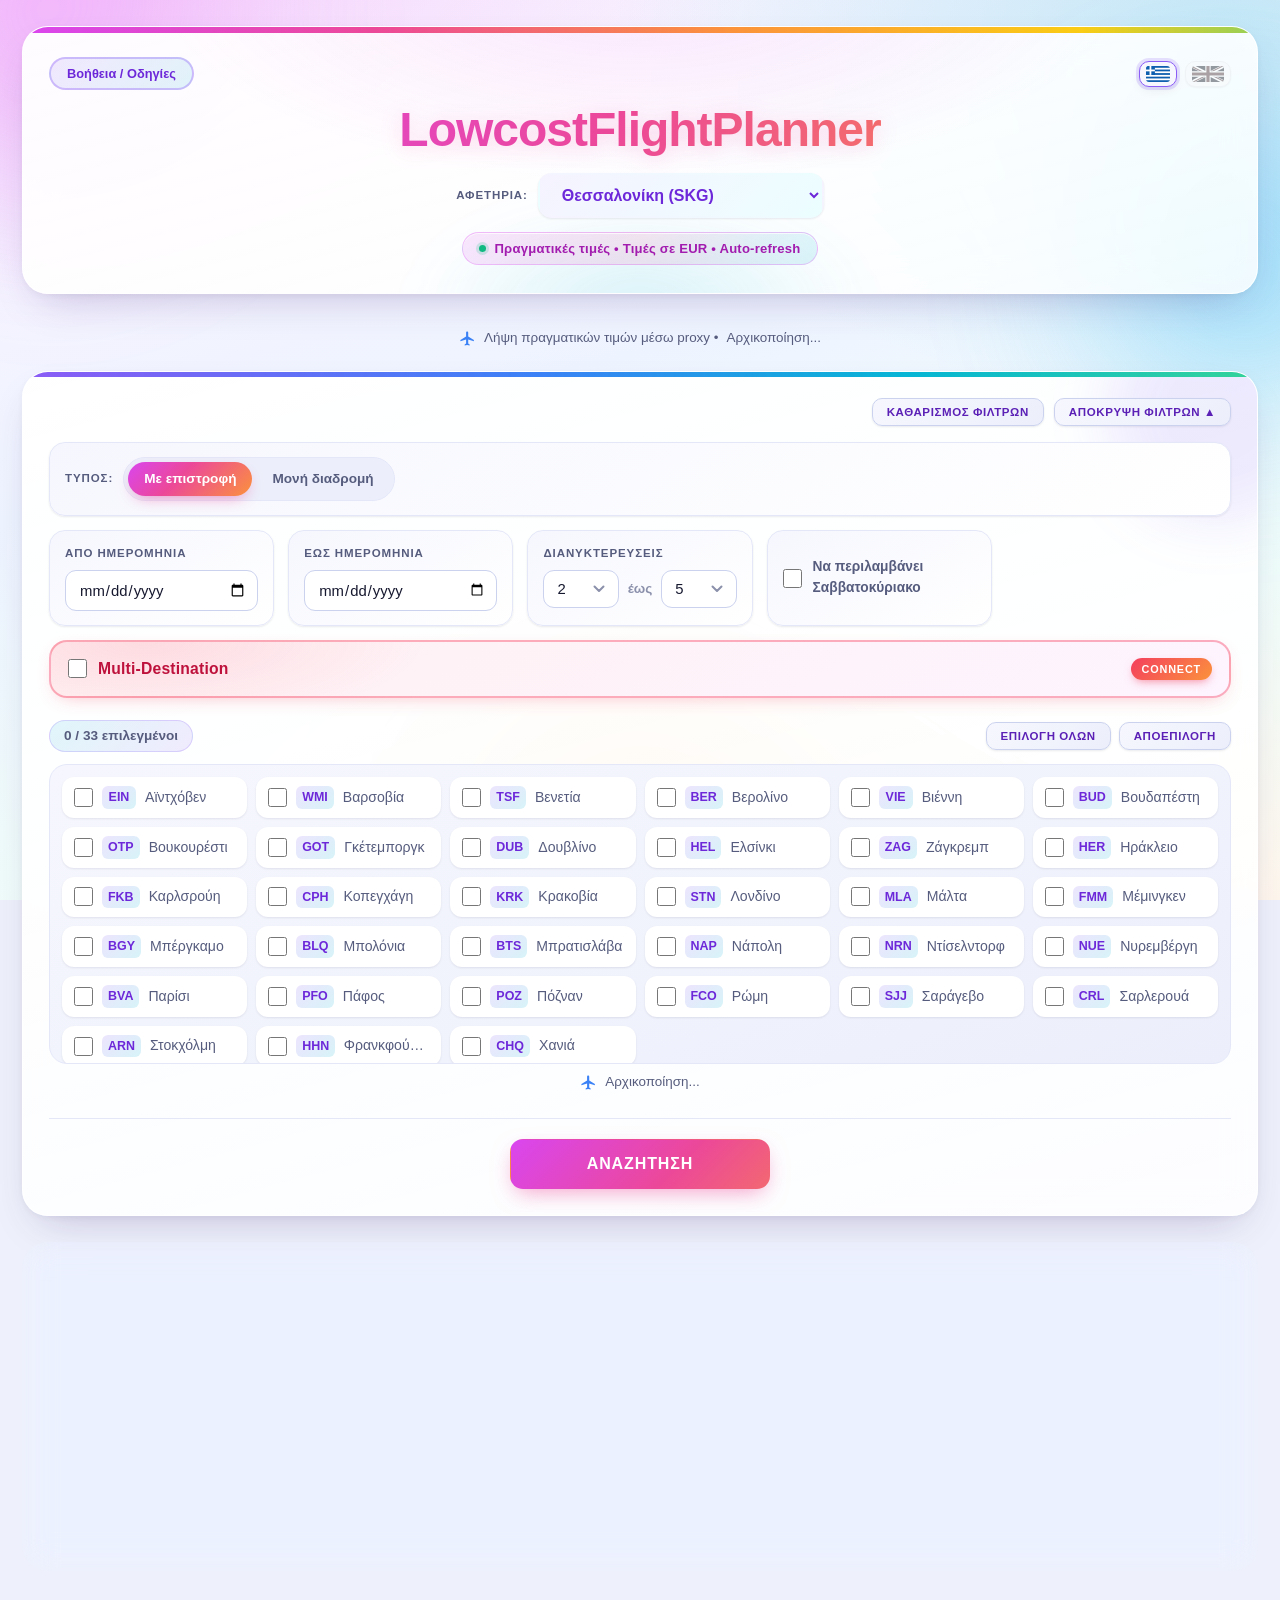
==== commit b3bc485c: "Restore the price calendar, flight times and detailed itineraries Three more features lost in the HT" ====
--- a/RyanairFlightPlanner.html
+++ b/RyanairFlightPlanner.html
@@ -6,7 +6,7 @@
   <meta name="color-scheme" content="light dark">
   <meta name="description" content="LowcostFlightPlanner — αναζήτηση φθηνών πτήσεων Ryanair, round-trip, one-way και multi-destination.">
   <title>LowcostFlightPlanner - Multi-Destination</title>
-  <link rel="stylesheet" href="style.css?v=mcdates1">
+  <link rel="stylesheet" href="style.css?v=cal1">
   <link rel="icon" href="data:image/svg+xml,<svg xmlns='http://www.w3.org/2000/svg' viewBox='0 0 64 64'><defs><linearGradient id='g' x1='0' y1='0' x2='1' y2='1'><stop offset='0' stop-color='%23d946ef'/><stop offset='.5' stop-color='%23ec4899'/><stop offset='1' stop-color='%23fb923c'/></linearGradient></defs><rect width='64' height='64' rx='15' fill='url(%23g)'/><path d='M51 13 L13 30 L29 36 L35 51 Z' fill='%23fff'/><path d='M51 13 L35 51 L29 36 Z' fill='%23fff' opacity='.72'/></svg>">
 </head>
 <body>
@@ -164,6 +164,6 @@
     </div>
   </div>
 
-  <script src="app.js?v=mcdates1"></script>
+  <script src="app.js?v=cal1"></script>
 </body>
 </html>
--- a/style.css
+++ b/style.css
@@ -592,6 +592,38 @@
 .route-leg-ret { margin-top: 2px; }
 .route-arrow { color: var(--text-3); padding: 0 2px; }
 .route-dim { color: var(--text-3); font-weight: 500; font-size: 0.74rem; }
+
+/* flight times next to the date in the Departure / Return columns */
+.time-span { display: inline-block; margin-left: 6px; font-size: 0.74rem; font-weight: 700; color: var(--green); white-space: nowrap; }
+
+/* detailed multi-destination itinerary, nested under the Route cell */
+.itin { margin-top: 8px; padding: 8px 10px; border-radius: 10px; background: var(--surface-2); border: 1px solid var(--border); min-width: 250px; white-space: normal; }
+.leg-line { display: flex; align-items: baseline; gap: 8px; font-size: 0.75rem; padding: 2px 0; }
+.leg-route { font-weight: 700; color: var(--text); }
+.leg-time { color: var(--text-2); font-weight: 600; font-size: 0.72rem; }
+.leg-price { margin-left: auto; font-weight: 700; color: var(--text); }
+.leg-sum { font-size: 0.72rem; color: var(--text-2); text-align: right; padding-top: 3px; border-top: 1px dashed var(--border-2); margin-top: 3px; }
+.leg-sum strong { color: var(--text); }
+.itin-sep { height: 1px; background: var(--border-2); margin: 6px 0; }
+
+/* round-trip price calendar: green = cheapest, red = most expensive */
+.cal-section { margin-bottom: 22px; }
+.cal-section h3 { font-size: 0.95rem; margin-bottom: 8px; color: var(--text); }
+.cal-legend { display: flex; align-items: center; gap: 6px; font-size: 0.72rem; color: var(--text-2); margin-bottom: 8px; }
+.cal-legend-chip { display: inline-block; width: 14px; height: 14px; border-radius: 4px; border: 1px solid var(--border-2); }
+.cal-legend-cheap { background: hsl(140 65% 88%); }
+.cal-legend-expensive { background: hsl(0 70% 90%); margin-left: 10px; }
+.cal-scroll { overflow-x: auto; border-radius: 12px; border: 1px solid var(--border); }
+.cal-table { border-collapse: collapse; font-size: 0.78rem; width: 100%; }
+.cal-table th { background: var(--surface-2); color: var(--text-2); font-weight: 600; padding: 7px 8px; border: 1px solid var(--border); text-align: center; white-space: nowrap; }
+.cal-table td { padding: 5px 8px; border: 1px solid var(--border); text-align: center; }
+.cal-table .cal-dest { font-weight: 700; color: var(--accent); text-align: left; white-space: nowrap; position: sticky; left: 0; background: var(--surface); z-index: 2; }
+.cal-table .cal-date { font-size: 0.68rem; line-height: 1.35; }
+.cal-table .cal-date .day-name { display: block; font-size: 0.6rem; font-weight: 700; letter-spacing: 0.5px; }
+.cal-table .cal-date-wknd { color: #dc2626; }
+.cal-cell { font-weight: 700; font-size: 0.82rem; background: hsl(var(--heat, 140) 62% 93%); }
+.cal-nights { display: block; font-size: 0.68rem; color: var(--text-2); font-weight: 600; line-height: 1; }
+.cal-empty { color: var(--text-3); font-weight: 400; background: transparent; }
 .via-badge {
   display: inline-block; padding: 1px 7px; margin: 0 1px;
   border-radius: 6px; font-size: 0.72rem; font-weight: 800; letter-spacing: 0.4px;
@@ -896,6 +928,10 @@
   .dest-item.is-direct .dest-name { color: #6ee7b7; }
   .code-badge { color: #ddd6fe; border-color: rgba(139,92,246,0.45); }
   .via-badge { color: #f9a8d4; border-color: rgba(236,72,153,0.45); background: linear-gradient(135deg, rgba(236,72,153,0.24), rgba(251,146,60,0.2)); }
+.time-span { color: #34d399; }
+.cal-cell { background: hsl(var(--heat, 140) 45% 20%); }
+.cal-legend-cheap { background: hsl(140 45% 20%); }
+.cal-legend-expensive { background: hsl(0 50% 24%); }
   .price { color: #67e8f9; background: rgba(6,182,212,0.14); }
   .nights-badge { color: #ddd6fe; border-color: #6d28d9; background: linear-gradient(135deg, rgba(139,92,246,0.22), rgba(6,182,212,0.18)); }
   th { color: #ddd6fe; background: linear-gradient(160deg, #262c4a, #1d223c 60%, #172b3a); border-bottom-color: #4c1d95; }
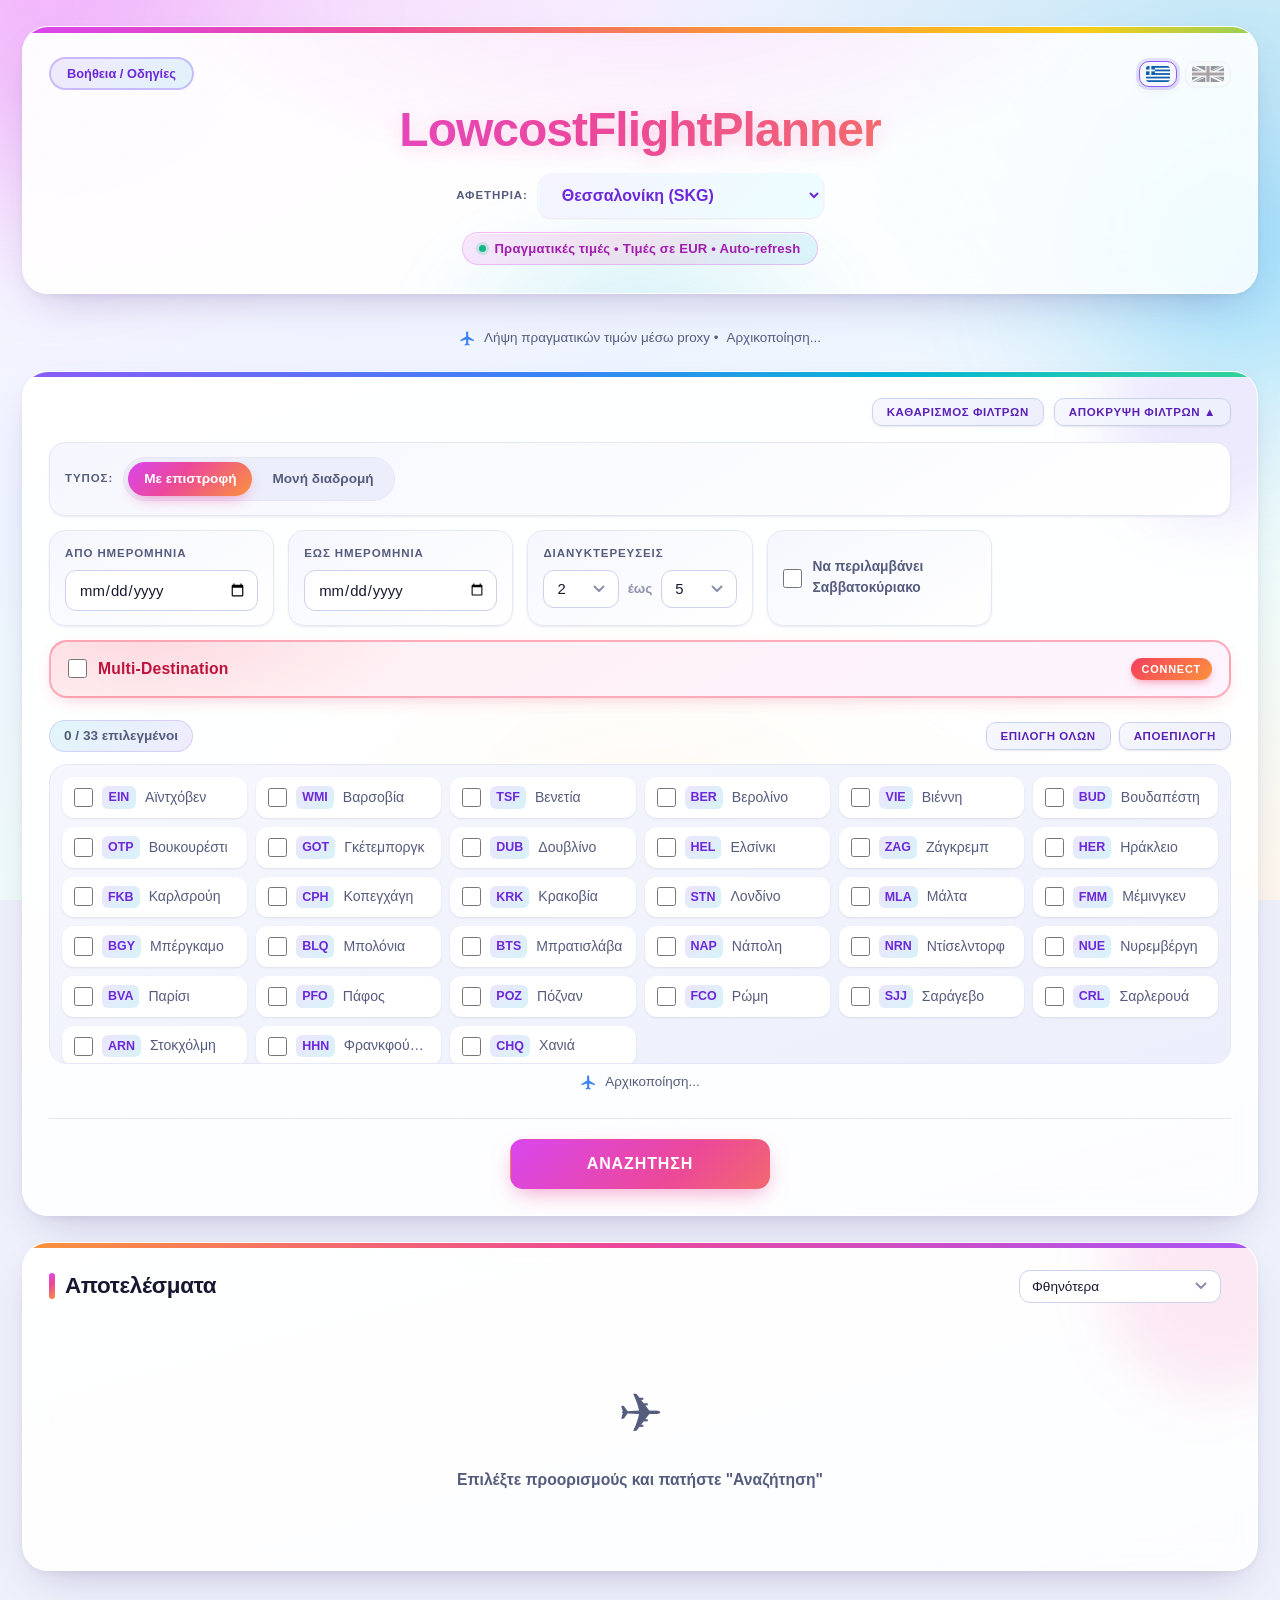
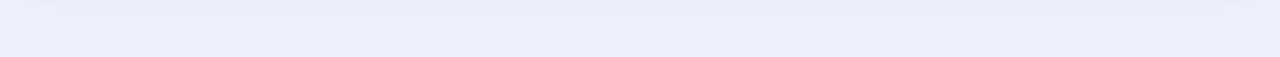
==== commit 73e3c485: "Results filters and min/max-only calendar colouring Calendar. Was a continuous green-to-red gradient" ====
--- a/RyanairFlightPlanner.html
+++ b/RyanairFlightPlanner.html
@@ -6,7 +6,7 @@
   <meta name="color-scheme" content="light dark">
   <meta name="description" content="LowcostFlightPlanner — αναζήτηση φθηνών πτήσεων Ryanair, round-trip, one-way και multi-destination.">
   <title>LowcostFlightPlanner - Multi-Destination</title>
-  <link rel="stylesheet" href="style.css?v=cal1">
+  <link rel="stylesheet" href="style.css?v=filters1">
   <link rel="icon" href="data:image/svg+xml,<svg xmlns='http://www.w3.org/2000/svg' viewBox='0 0 64 64'><defs><linearGradient id='g' x1='0' y1='0' x2='1' y2='1'><stop offset='0' stop-color='%23d946ef'/><stop offset='.5' stop-color='%23ec4899'/><stop offset='1' stop-color='%23fb923c'/></linearGradient></defs><rect width='64' height='64' rx='15' fill='url(%23g)'/><path d='M51 13 L13 30 L29 36 L35 51 Z' fill='%23fff'/><path d='M51 13 L35 51 L29 36 Z' fill='%23fff' opacity='.72'/></svg>">
 </head>
 <body>
@@ -144,6 +144,13 @@
           <select id="simpleCityFilter" class="is-hidden" onchange="filterSimpleCity()" aria-label="city">
             <option value="ALL" data-i18n="cityAll">Όλες οι πόλεις</option>
           </select>
+          <select id="simpleWaitFilter" class="is-hidden" onchange="filterSimpleWait()" aria-label="wait">
+            <option value="ALL" data-i18n="waitAll">Όλες οι αναμονές</option>
+            <option value="1-3" data-i18n="wait1to3">1-3 ώρες</option>
+            <option value="3-6" data-i18n="wait3to6">3-6 ώρες</option>
+            <option value="6-9" data-i18n="wait6to9">6-9 ώρες</option>
+            <option value="9+">9+ ώρες</option>
+          </select>
           <span class="info" id="resultsInfo"></span>
         </div>
       </div>
@@ -164,6 +171,6 @@
     </div>
   </div>
 
-  <script src="app.js?v=cal1"></script>
+  <script src="app.js?v=filters1"></script>
 </body>
 </html>
--- a/style.css
+++ b/style.css
@@ -601,6 +601,7 @@
 .leg-line { display: flex; align-items: baseline; gap: 8px; font-size: 0.75rem; padding: 2px 0; }
 .leg-route { font-weight: 700; color: var(--text); }
 .leg-time { color: var(--text-2); font-weight: 600; font-size: 0.72rem; }
+.leg-wait { color: var(--accent); font-weight: 700; font-size: 0.7rem; white-space: nowrap; }
 .leg-price { margin-left: auto; font-weight: 700; color: var(--text); }
 .leg-sum { font-size: 0.72rem; color: var(--text-2); text-align: right; padding-top: 3px; border-top: 1px dashed var(--border-2); margin-top: 3px; }
 .leg-sum strong { color: var(--text); }
@@ -621,7 +622,7 @@
 .cal-table .cal-date { font-size: 0.68rem; line-height: 1.35; }
 .cal-table .cal-date .day-name { display: block; font-size: 0.6rem; font-weight: 700; letter-spacing: 0.5px; }
 .cal-table .cal-date-wknd { color: #dc2626; }
-.cal-cell { font-weight: 700; font-size: 0.82rem; background: hsl(var(--heat, 140) 62% 93%); }
+.cal-cell { font-weight: 700; font-size: 0.82rem; }
 .cal-nights { display: block; font-size: 0.68rem; color: var(--text-2); font-weight: 600; line-height: 1; }
 .cal-empty { color: var(--text-3); font-weight: 400; background: transparent; }
 .via-badge {
@@ -807,7 +808,7 @@
 .cal-table .cal-date-wknd { color: #be123c; }
 .cal-cell { font-weight: 700; line-height: 1.6; font-size: 0.9rem; }
 .cal-nights { display: block; font-size: 0.72rem; color: #0891b2; font-weight: 700; line-height: 1; }
-.cal-min { background: #fef3c7 !important; }
+.cal-min { background: #dcfce7 !important; }
 .cal-max { background: #fee2e2 !important; }
 .cal-empty { color: var(--text-3); font-weight: 400; }
 
@@ -929,8 +930,7 @@
   .code-badge { color: #ddd6fe; border-color: rgba(139,92,246,0.45); }
   .via-badge { color: #f9a8d4; border-color: rgba(236,72,153,0.45); background: linear-gradient(135deg, rgba(236,72,153,0.24), rgba(251,146,60,0.2)); }
 .time-span { color: #34d399; }
-.cal-cell { background: hsl(var(--heat, 140) 45% 20%); }
-.cal-legend-cheap { background: hsl(140 45% 20%); }
+.cal-legend-cheap { background: #dcfce7; }
 .cal-legend-expensive { background: hsl(0 50% 24%); }
   .price { color: #67e8f9; background: rgba(6,182,212,0.14); }
   .nights-badge { color: #ddd6fe; border-color: #6d28d9; background: linear-gradient(135deg, rgba(139,92,246,0.22), rgba(6,182,212,0.18)); }
@@ -942,7 +942,7 @@
   .mc-card .mc-leg .mc-price, .mc-card .mc-via-route { color: #6ee7b7; }
   .cal-table .cal-dest { color: #ddd6fe; }
   .cal-table .cal-date-wknd { color: #fda4af; }
-  .cal-min { background: #78350f !important; }
+  .cal-min { background: #14532d !important; }
   .cal-max { background: #7f1d1d !important; }
   .help-modal-overlay { background: rgba(3, 5, 14, 0.72); }
 }
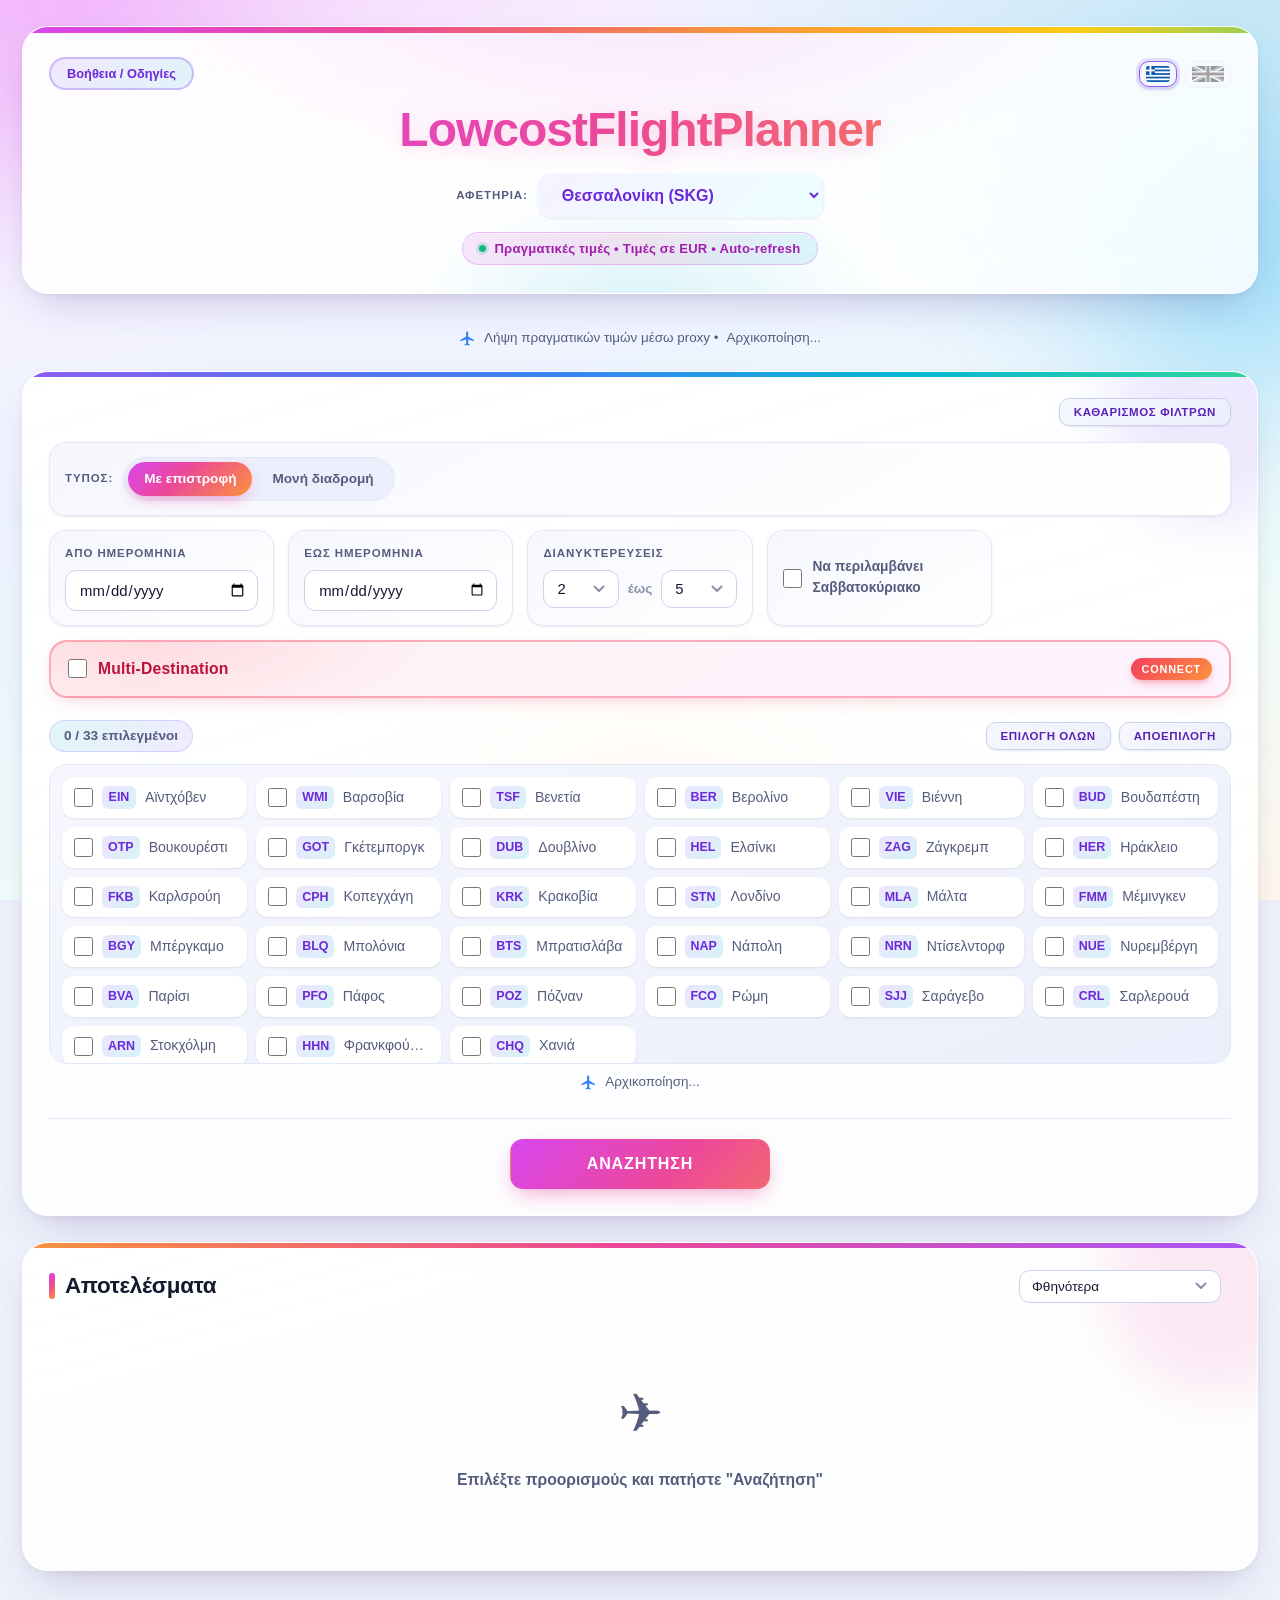
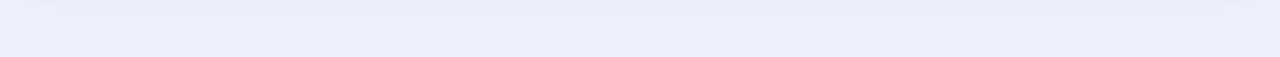
==== commit cfd3ee9b: "Nights as dropdowns, 24h wait cap, leg dates in multi-dest itineraries" ====
--- a/RyanairFlightPlanner.html
+++ b/RyanairFlightPlanner.html
@@ -6,7 +6,7 @@
   <meta name="color-scheme" content="light dark">
   <meta name="description" content="LowcostFlightPlanner — αναζήτηση φθηνών πτήσεων Ryanair, round-trip, one-way και multi-destination.">
   <title>LowcostFlightPlanner - Multi-Destination</title>
-  <link rel="stylesheet" href="style.css?v=filters1">
+  <link rel="stylesheet" href="style.css?v=waitpick1">
   <link rel="icon" href="data:image/svg+xml,<svg xmlns='http://www.w3.org/2000/svg' viewBox='0 0 64 64'><defs><linearGradient id='g' x1='0' y1='0' x2='1' y2='1'><stop offset='0' stop-color='%23d946ef'/><stop offset='.5' stop-color='%23ec4899'/><stop offset='1' stop-color='%23fb923c'/></linearGradient></defs><rect width='64' height='64' rx='15' fill='url(%23g)'/><path d='M51 13 L13 30 L29 36 L35 51 Z' fill='%23fff'/><path d='M51 13 L35 51 L29 36 Z' fill='%23fff' opacity='.72'/></svg>">
 </head>
 <body>
@@ -51,7 +51,7 @@
     <section class="panel filters" id="filtersSection">
       <div class="filter-toolbar">
         <button class="btn btn-secondary btn-mini" id="clearFiltersBtn" onclick="clearAllFilters()" data-i18n="clearFilters">Καθαρισμός Φίλτρων</button>
-        <button class="btn btn-secondary btn-mini" id="filterToggleBtn" onclick="toggleFilters()" data-i18n="hideFilters">Απόκρυψη φίλτρων ▲</button>
+        <button class="btn btn-secondary btn-mini is-hidden" id="filterToggleBtn" onclick="toggleFilters()" data-i18n="hideFilters">Απόκρυψη φίλτρων ▲</button>
       </div>
 
       <div class="filter-grid">
@@ -82,9 +82,9 @@
         <div class="filter-group" id="nightsFilter">
           <label data-i18n="nights">Διανυκτερεύσεις</label>
           <div class="range-row">
-            <input type="number" id="minNights" min="1" max="30" value="2" aria-label="min nights">
+            <select id="minNights" aria-label="min nights"></select>
             <span data-i18n="to">έως</span>
-            <input type="number" id="maxNights" min="1" max="30" value="5" aria-label="max nights">
+            <select id="maxNights" aria-label="max nights"></select>
           </div>
         </div>
 
@@ -149,7 +149,7 @@
             <option value="1-3" data-i18n="wait1to3">1-3 ώρες</option>
             <option value="3-6" data-i18n="wait3to6">3-6 ώρες</option>
             <option value="6-9" data-i18n="wait6to9">6-9 ώρες</option>
-            <option value="9+">9+ ώρες</option>
+            <option value="9-24">9-24 ώρες</option>
           </select>
           <span class="info" id="resultsInfo"></span>
         </div>
@@ -171,6 +171,6 @@
     </div>
   </div>
 
-  <script src="app.js?v=filters1"></script>
+  <script src="app.js?v=waitpick1"></script>
 </body>
 </html>
--- a/style.css
+++ b/style.css
@@ -601,6 +601,7 @@
 .leg-line { display: flex; align-items: baseline; gap: 8px; font-size: 0.75rem; padding: 2px 0; }
 .leg-route { font-weight: 700; color: var(--text); }
 .leg-time { color: var(--text-2); font-weight: 600; font-size: 0.72rem; }
+.leg-date { color: var(--text-2); font-weight: 700; font-size: 0.7rem; white-space: nowrap; }
 .leg-wait { color: var(--accent); font-weight: 700; font-size: 0.7rem; white-space: nowrap; }
 .leg-price { margin-left: auto; font-weight: 700; color: var(--text); }
 .leg-sum { font-size: 0.72rem; color: var(--text-2); text-align: right; padding-top: 3px; border-top: 1px dashed var(--border-2); margin-top: 3px; }
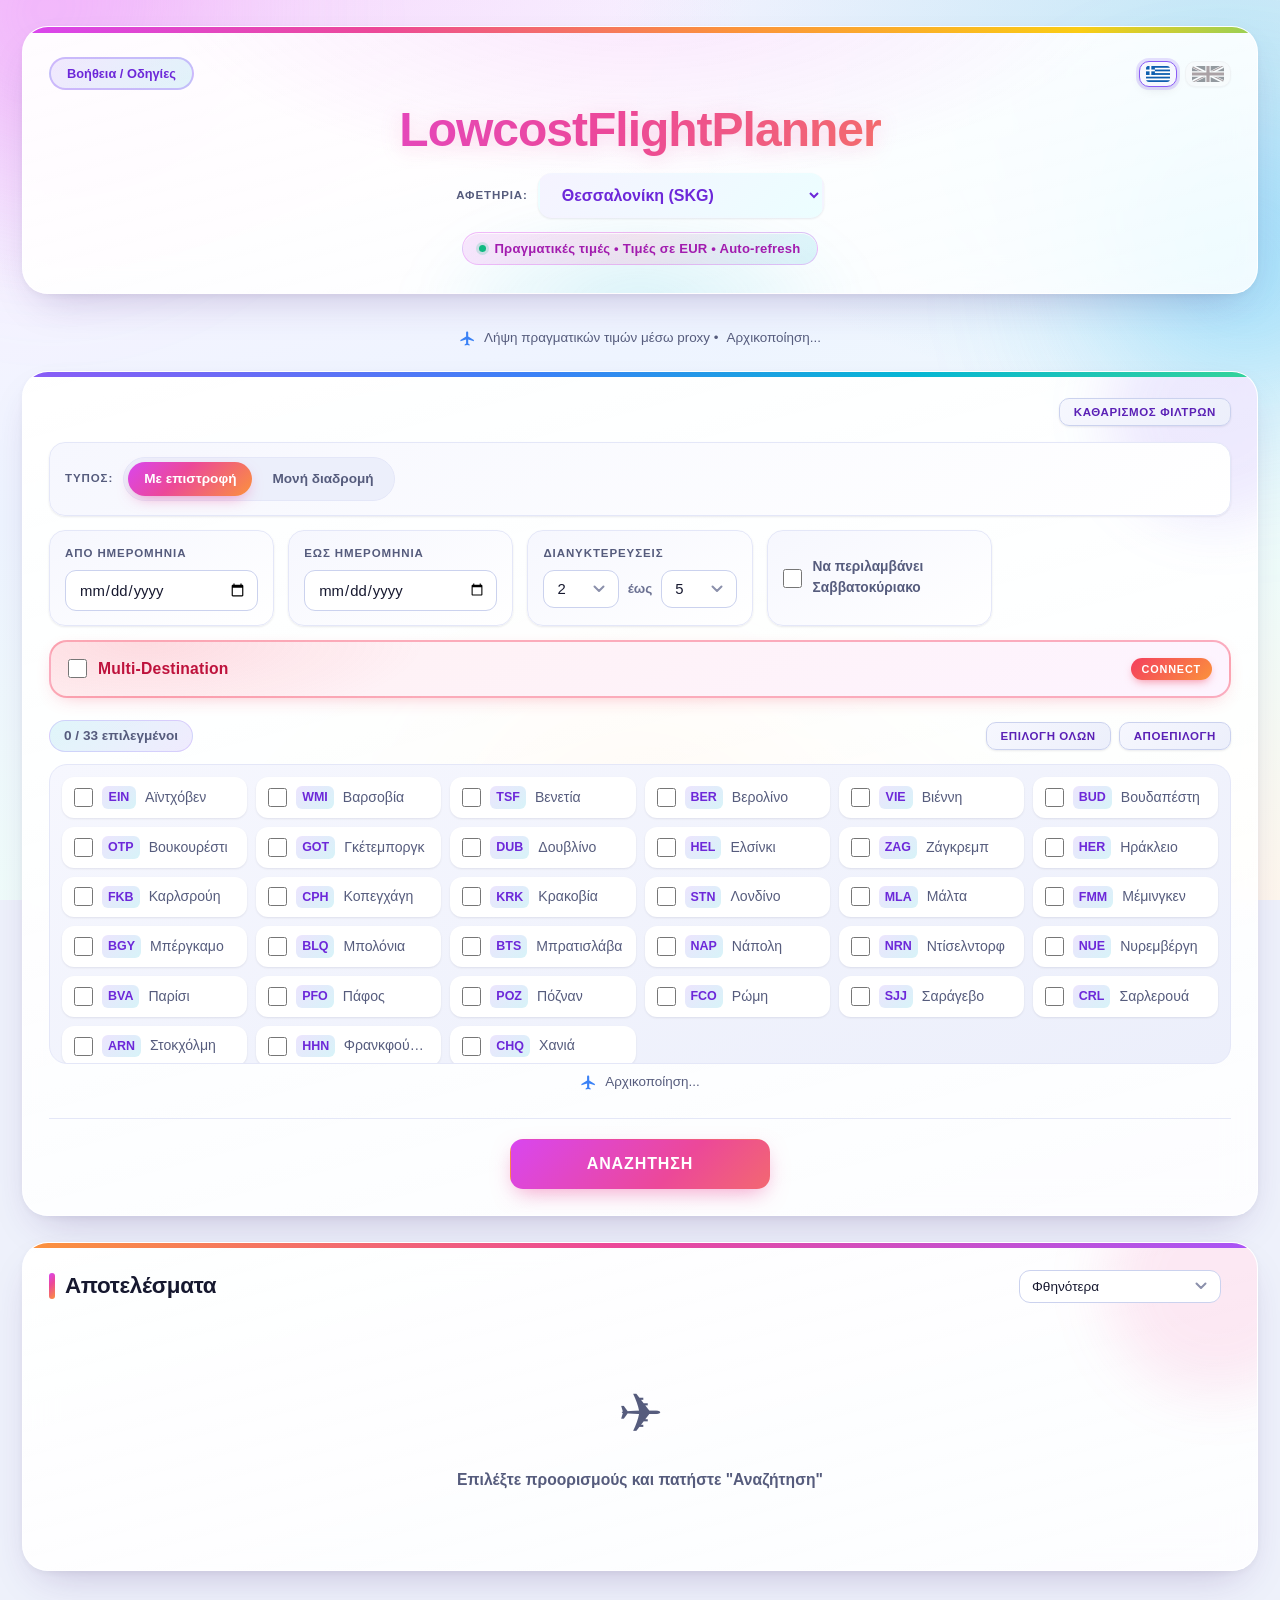
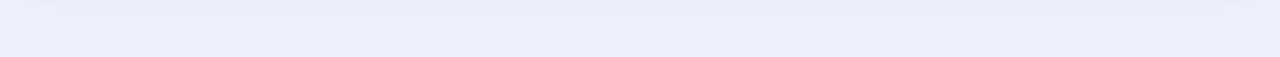
==== commit f34b2729: "Fix invisible prices on alternating rows and raise results contrast" ====
--- a/RyanairFlightPlanner.html
+++ b/RyanairFlightPlanner.html
@@ -6,7 +6,7 @@
   <meta name="color-scheme" content="light dark">
   <meta name="description" content="LowcostFlightPlanner — αναζήτηση φθηνών πτήσεων Ryanair, round-trip, one-way και multi-destination.">
   <title>LowcostFlightPlanner - Multi-Destination</title>
-  <link rel="stylesheet" href="style.css?v=waitpick1">
+  <link rel="stylesheet" href="style.css?v=pricecolors1">
   <link rel="icon" href="data:image/svg+xml,<svg xmlns='http://www.w3.org/2000/svg' viewBox='0 0 64 64'><defs><linearGradient id='g' x1='0' y1='0' x2='1' y2='1'><stop offset='0' stop-color='%23d946ef'/><stop offset='.5' stop-color='%23ec4899'/><stop offset='1' stop-color='%23fb923c'/></linearGradient></defs><rect width='64' height='64' rx='15' fill='url(%23g)'/><path d='M51 13 L13 30 L29 36 L35 51 Z' fill='%23fff'/><path d='M51 13 L35 51 L29 36 Z' fill='%23fff' opacity='.72'/></svg>">
 </head>
 <body>
--- a/style.css
+++ b/style.css
@@ -20,6 +20,13 @@
   --coral:  #f97316;
   --rose:   #f43f5e;
   --pink:   #ec4899;
+
+  /* Readable steps of the accent colours, for text. The spectrum above is
+     tuned for fills and borders, but as text on white those same values sit
+     at 2.5-3.8:1. These darker steps clear 4.5:1. */
+  --teal-ink:  #0e7490;
+  --green-ink: #047857;
+  --rose-ink:  #be185d;
   --fuchsia:#d946ef;
 
   /* Semantic surfaces */
@@ -29,7 +36,7 @@
   --surface-3: #eceffb;
   --text:      #16182f;
   --text-2:    #565c7d;
-  --text-3:    #8b90ab;
+  --text-3:    #6b7192;
   --border:    #e4e7f8;
   --border-2:  #cbd2ee;
 
@@ -194,6 +201,7 @@
   line-height: 1.1;
   background: linear-gradient(100deg, #d946ef, #ec4899 20%, #fb923c 40%, #facc15 55%, #06b6d4 72%, #8b5cf6 90%);
   background-size: 240% auto;
+  color: #d946ef;
   -webkit-background-clip: text; -webkit-text-fill-color: transparent;
   background-clip: text;
   filter: drop-shadow(0 3px 10px rgba(236, 72, 153, 0.22));
@@ -581,8 +589,11 @@
 }
 td { padding: 11px 14px; border-bottom: 1px solid var(--border); font-size: 0.9rem; }
 tbody tr { transition: background .15s; }
-tbody tr:nth-child(even) td { background: rgba(139,92,246,0.03); }
-tbody tr:hover td { background: linear-gradient(90deg, rgba(217,70,239,0.08), rgba(6,182,212,0.08)); }
+/* background-color / background-image rather than the background shorthand:
+   the shorthand resets background-clip on the cell, which would wipe the
+   gradient off the price text and leave it invisible. */
+  tbody tr:nth-child(even) td { background-color: rgba(139,92,246,0.03); }
+  tbody tr:hover td { background-image: linear-gradient(90deg, rgba(217,70,239,0.08), rgba(6,182,212,0.08)); }
 tbody tr:last-child td { border-bottom: none; }
 td.num, th.num { text-align: right; }
 
@@ -594,7 +605,7 @@
 .route-dim { color: var(--text-3); font-weight: 500; font-size: 0.74rem; }
 
 /* flight times next to the date in the Departure / Return columns */
-.time-span { display: inline-block; margin-left: 6px; font-size: 0.74rem; font-weight: 700; color: var(--green); white-space: nowrap; }
+.time-span { display: inline-block; margin-left: 6px; font-size: 0.74rem; font-weight: 700; color: var(--green-ink); white-space: nowrap; }
 
 /* detailed multi-destination itinerary, nested under the Route cell */
 .itin { margin-top: 8px; padding: 8px 10px; border-radius: 10px; background: var(--surface-2); border: 1px solid var(--border); min-width: 250px; white-space: normal; }
@@ -638,16 +649,20 @@
   color: #6d28d9; border: 1px solid rgba(139,92,246,0.3);
   font-weight: 800; font-size: 0.78rem; letter-spacing: 0.5px; white-space: nowrap;
 }
+/* Prices keep their colour but are dark enough to actually read:
+   #0e7490 on white is 5.4:1, the old #0891b2 was only 3.7:1. */
 .price {
-  font-weight: 700; font-size: 0.95rem; color: #0891b2;
+  font-weight: 700; font-size: 0.95rem; color: var(--teal-ink);
   padding: 2px 9px; border-radius: 7px;
-  background: rgba(6,182,212,0.09);
-}
+  background: rgba(14,116,144,0.09);
+}
+/* Solid on purpose. A gradient clipped to the text needs
+   background-clip:text, and any `background` shorthand on the cell wipes it,
+   which made the total disappear on every second row. A plain colour cannot
+   be clobbered that way: #be185d is 6.0:1 on white. */
 .price-total {
   font-weight: 800; font-size: 1.08rem;
-  background: linear-gradient(135deg, #ec4899, #fb923c);
-  -webkit-background-clip: text; -webkit-text-fill-color: transparent;
-  background-clip: text;
+  color: var(--rose-ink);
 }
 .nights-badge {
   display: inline-block; padding: 3px 11px; border-radius: 999px;
@@ -782,12 +797,10 @@
 .mc-card .mc-leg.mc-mid { border: 1.5px dashed var(--cyan); background: rgba(6,182,212,0.07); }
 .mc-card .mc-leg .mc-route { font-weight: 700; font-size: 0.9rem; }
 .mc-card .mc-leg .mc-date { color: var(--text-2); font-size: 0.8rem; }
-.mc-card .mc-leg .mc-price { font-weight: 800; color: #059669; font-size: 0.95rem; }
+.mc-card .mc-leg .mc-price { font-weight: 800; color: var(--green-ink); font-size: 0.95rem; }
 .mc-card .mc-arrow { color: var(--text-3); font-size: 0.85rem; line-height: 1; }
 .mc-card .mc-total { text-align: center; margin-top: 13px; font-size: 1.05rem; color: var(--text-2); }
-.mc-card .mc-total strong { font-size: 1.25rem; font-weight: 800;
-  background: linear-gradient(135deg, #ec4899, #fb923c);
-  -webkit-background-clip: text; -webkit-text-fill-color: transparent; background-clip: text; }
+.mc-card .mc-total strong { font-size: 1.25rem; font-weight: 800; color: var(--rose-ink); }
 .mc-card .mc-compare {
   text-align: center; margin-top: 13px; font-size: 0.85rem; color: var(--text-2);
   padding: 9px 14px; background: var(--surface-3); border-radius: 11px;
@@ -835,6 +848,7 @@
   display: flex; align-items: center; gap: 10px;
   font-size: 1.3rem; margin-bottom: 16px; padding-right: 40px;
   background: var(--sunset); background-size: 200% auto;
+  color: var(--pink);
   -webkit-background-clip: text; -webkit-text-fill-color: transparent; background-clip: text;
 }
 .help-modal-box .help-body { font-size: 0.94rem; line-height: 1.78; color: var(--text-2); }
@@ -877,8 +891,11 @@
     --surface-2: #1d223c;
     --surface-3: #262c4a;
     --text:      #eef0ff;
-    --text-2:    #a8aecd;
-    --text-3:    #7f86a6;
+  --text-2:    #a8aecd;
+  --text-3:    #7f86a6;
+  --teal-ink:  #67e8f9;
+  --green-ink: #6ee7b7;
+  --rose-ink:  #f0abfc;
     --border:    #2c3352;
     --border-2:  #3c4470;
 
@@ -936,8 +953,8 @@
   .price { color: #67e8f9; background: rgba(6,182,212,0.14); }
   .nights-badge { color: #ddd6fe; border-color: #6d28d9; background: linear-gradient(135deg, rgba(139,92,246,0.22), rgba(6,182,212,0.18)); }
   th { color: #ddd6fe; background: linear-gradient(160deg, #262c4a, #1d223c 60%, #172b3a); border-bottom-color: #4c1d95; }
-  tbody tr:nth-child(even) td { background: rgba(139,92,246,0.05); }
-  tbody tr:hover td { background: linear-gradient(90deg, rgba(217,70,239,0.14), rgba(6,182,212,0.12)); }
+  tbody tr:nth-child(even) td { background-color: rgba(139,92,246,0.05); }
+  tbody tr:hover td { background-image: linear-gradient(90deg, rgba(217,70,239,0.14), rgba(6,182,212,0.12)); }
   .error-msg { color: #fecdd3; background: linear-gradient(135deg, rgba(244,63,94,0.18), rgba(236,72,153,0.14)); border-color: rgba(244,63,94,0.4); }
   .mc-label { color: #f0abfc; }
   .mc-card .mc-leg .mc-price, .mc-card .mc-via-route { color: #6ee7b7; }
@@ -1000,4 +1017,16 @@
     transition-duration: 0.01ms !important;
     scroll-behavior: auto !important;
   }
+}
+
+/* ---------- 22. Windows High Contrast / forced colors ---------- */
+@media (forced-colors: active) {
+  /* Gradient-clipped text has no fill to clip once the system palette takes
+     over, so it renders blank. Hand every one of them a solid colour. */
+  header h1, .price-total, .mc-card .mc-total strong,
+  .help-modal-box h2, .wheel-text {
+    -webkit-text-fill-color: currentColor;
+    color: CanvasText;
+    background-image: none;
+  }
 }
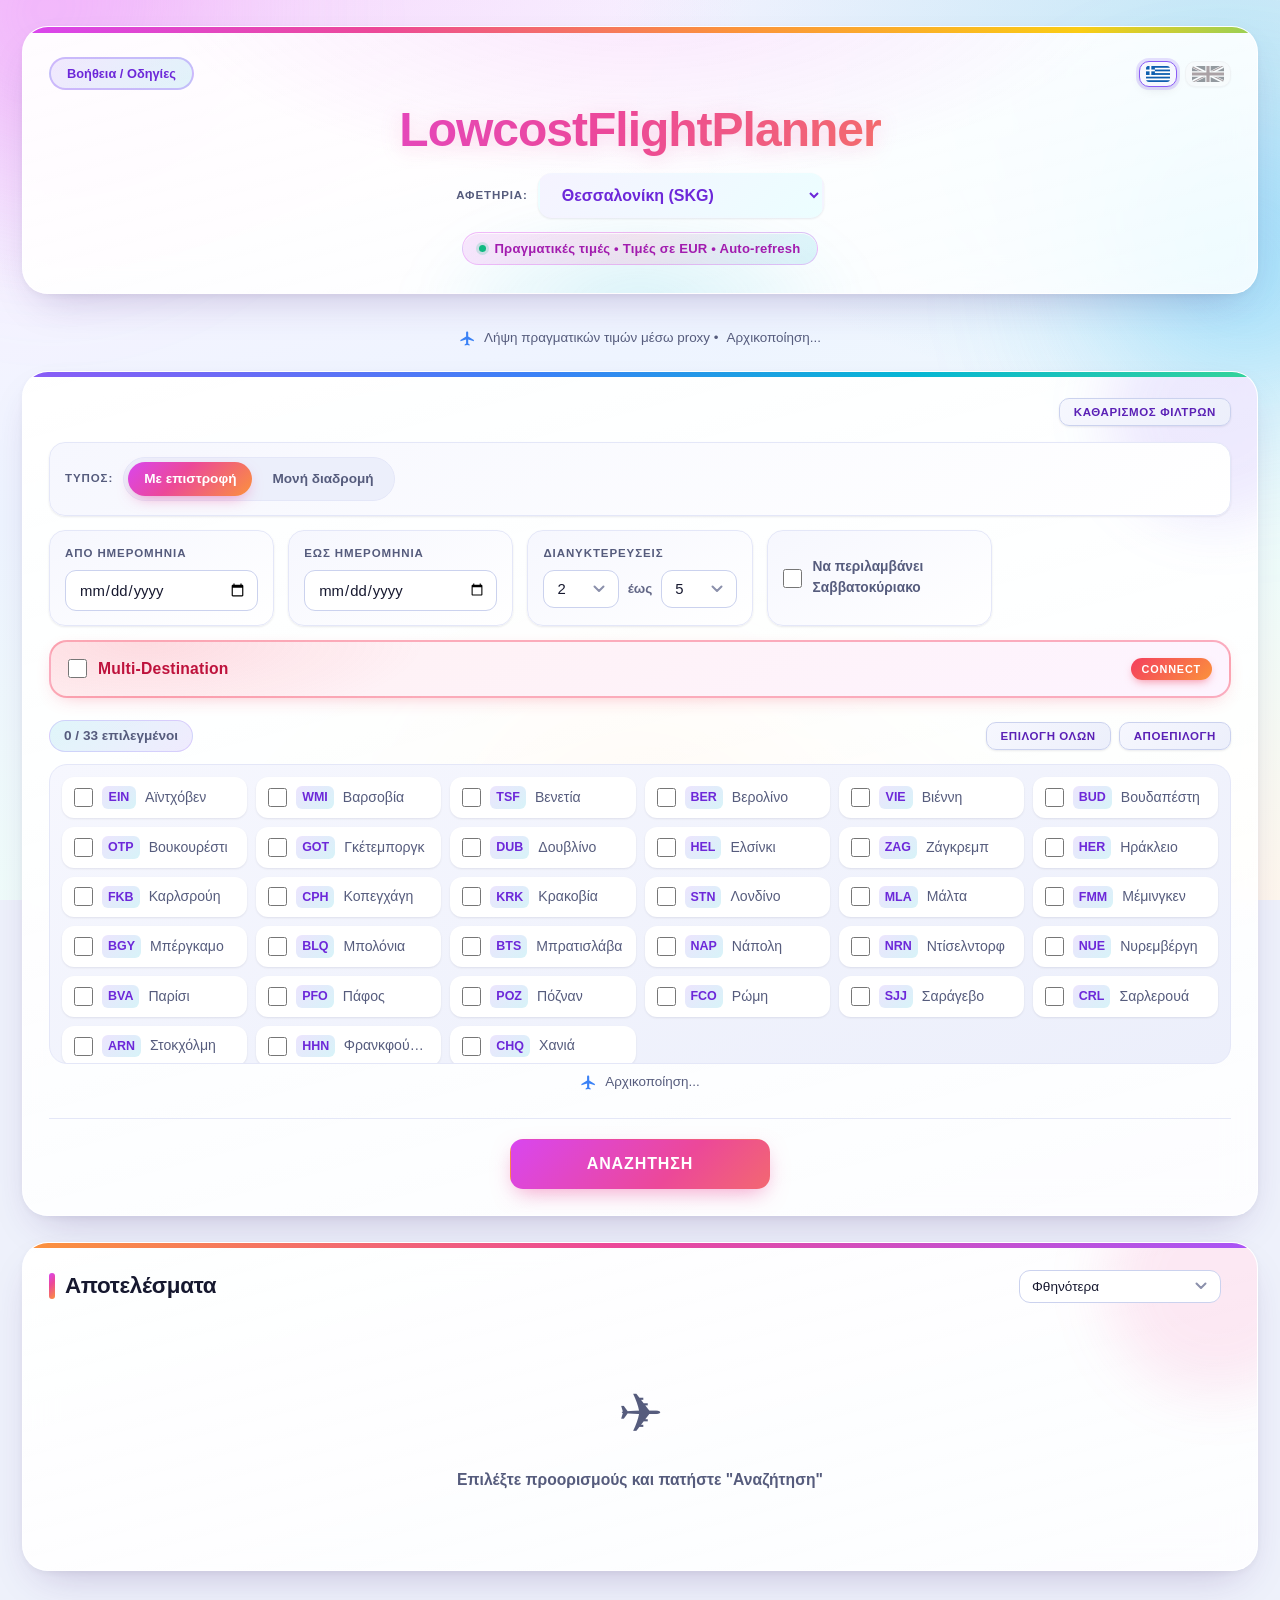
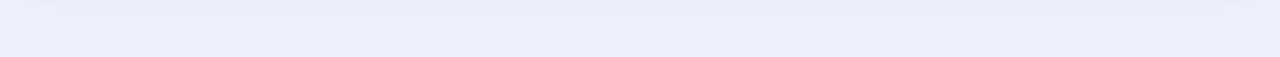
==== commit 28544269: "Clear WCAG AA for calendar nights and muted text on tinted cells" ====
--- a/RyanairFlightPlanner.html
+++ b/RyanairFlightPlanner.html
@@ -6,7 +6,7 @@
   <meta name="color-scheme" content="light dark">
   <meta name="description" content="LowcostFlightPlanner — αναζήτηση φθηνών πτήσεων Ryanair, round-trip, one-way και multi-destination.">
   <title>LowcostFlightPlanner - Multi-Destination</title>
-  <link rel="stylesheet" href="style.css?v=pricecolors1">
+  <link rel="stylesheet" href="style.css?v=pricecolors2">
   <link rel="icon" href="data:image/svg+xml,<svg xmlns='http://www.w3.org/2000/svg' viewBox='0 0 64 64'><defs><linearGradient id='g' x1='0' y1='0' x2='1' y2='1'><stop offset='0' stop-color='%23d946ef'/><stop offset='.5' stop-color='%23ec4899'/><stop offset='1' stop-color='%23fb923c'/></linearGradient></defs><rect width='64' height='64' rx='15' fill='url(%23g)'/><path d='M51 13 L13 30 L29 36 L35 51 Z' fill='%23fff'/><path d='M51 13 L35 51 L29 36 Z' fill='%23fff' opacity='.72'/></svg>">
 </head>
 <body>
--- a/style.css
+++ b/style.css
@@ -24,7 +24,7 @@
   /* Readable steps of the accent colours, for text. The spectrum above is
      tuned for fills and borders, but as text on white those same values sit
      at 2.5-3.8:1. These darker steps clear 4.5:1. */
-  --teal-ink:  #0e7490;
+  --teal-ink:  #0d6c86;
   --green-ink: #047857;
   --rose-ink:  #be185d;
   --fuchsia:#d946ef;
@@ -36,7 +36,7 @@
   --surface-3: #eceffb;
   --text:      #16182f;
   --text-2:    #565c7d;
-  --text-3:    #6b7192;
+  --text-3:    #626786;
   --border:    #e4e7f8;
   --border-2:  #cbd2ee;
 
@@ -806,7 +806,7 @@
   padding: 9px 14px; background: var(--surface-3); border-radius: 11px;
 }
 .mc-card .mc-strikethrough { text-decoration: line-through; color: var(--text-3); }
-.mc-card .mc-via-route { color: #059669; font-weight: 700; }
+.mc-card .mc-via-route { color: var(--green-ink); font-weight: 700; }
 .mc-card .mc-saved { color: #0891b2; font-weight: 700; }
 
 /* ---------- 16. Price calendar (kept) ---------- */
@@ -821,7 +821,7 @@
 .cal-table .cal-date .day-name { display: block; font-size: 0.6rem; font-weight: 800; text-transform: uppercase; letter-spacing: 1px; }
 .cal-table .cal-date-wknd { color: #be123c; }
 .cal-cell { font-weight: 700; line-height: 1.6; font-size: 0.9rem; }
-.cal-nights { display: block; font-size: 0.72rem; color: #0891b2; font-weight: 700; line-height: 1; }
+.cal-nights { display: block; font-size: 0.72rem; color: var(--teal-ink); font-weight: 700; line-height: 1; }
 .cal-min { background: #dcfce7 !important; }
 .cal-max { background: #fee2e2 !important; }
 .cal-empty { color: var(--text-3); font-weight: 400; }
@@ -892,10 +892,10 @@
     --surface-3: #262c4a;
     --text:      #eef0ff;
   --text-2:    #a8aecd;
-  --text-3:    #7f86a6;
-  --teal-ink:  #67e8f9;
-  --green-ink: #6ee7b7;
-  --rose-ink:  #f0abfc;
+    --text-3:    #949bba;
+    --teal-ink:  #67e8f9;
+    --green-ink: #6ee7b7;
+    --rose-ink:  #f0abfc;
     --border:    #2c3352;
     --border-2:  #3c4470;
 
@@ -950,14 +950,14 @@
 .time-span { color: #34d399; }
 .cal-legend-cheap { background: #dcfce7; }
 .cal-legend-expensive { background: hsl(0 50% 24%); }
-  .price { color: #67e8f9; background: rgba(6,182,212,0.14); }
+  .price { background-color: rgba(6,182,212,0.14); }
   .nights-badge { color: #ddd6fe; border-color: #6d28d9; background: linear-gradient(135deg, rgba(139,92,246,0.22), rgba(6,182,212,0.18)); }
   th { color: #ddd6fe; background: linear-gradient(160deg, #262c4a, #1d223c 60%, #172b3a); border-bottom-color: #4c1d95; }
   tbody tr:nth-child(even) td { background-color: rgba(139,92,246,0.05); }
   tbody tr:hover td { background-image: linear-gradient(90deg, rgba(217,70,239,0.14), rgba(6,182,212,0.12)); }
   .error-msg { color: #fecdd3; background: linear-gradient(135deg, rgba(244,63,94,0.18), rgba(236,72,153,0.14)); border-color: rgba(244,63,94,0.4); }
   .mc-label { color: #f0abfc; }
-  .mc-card .mc-leg .mc-price, .mc-card .mc-via-route { color: #6ee7b7; }
+  .mc-card .mc-via-route { color: var(--green-ink); }
   .cal-table .cal-dest { color: #ddd6fe; }
   .cal-table .cal-date-wknd { color: #fda4af; }
   .cal-min { background: #14532d !important; }
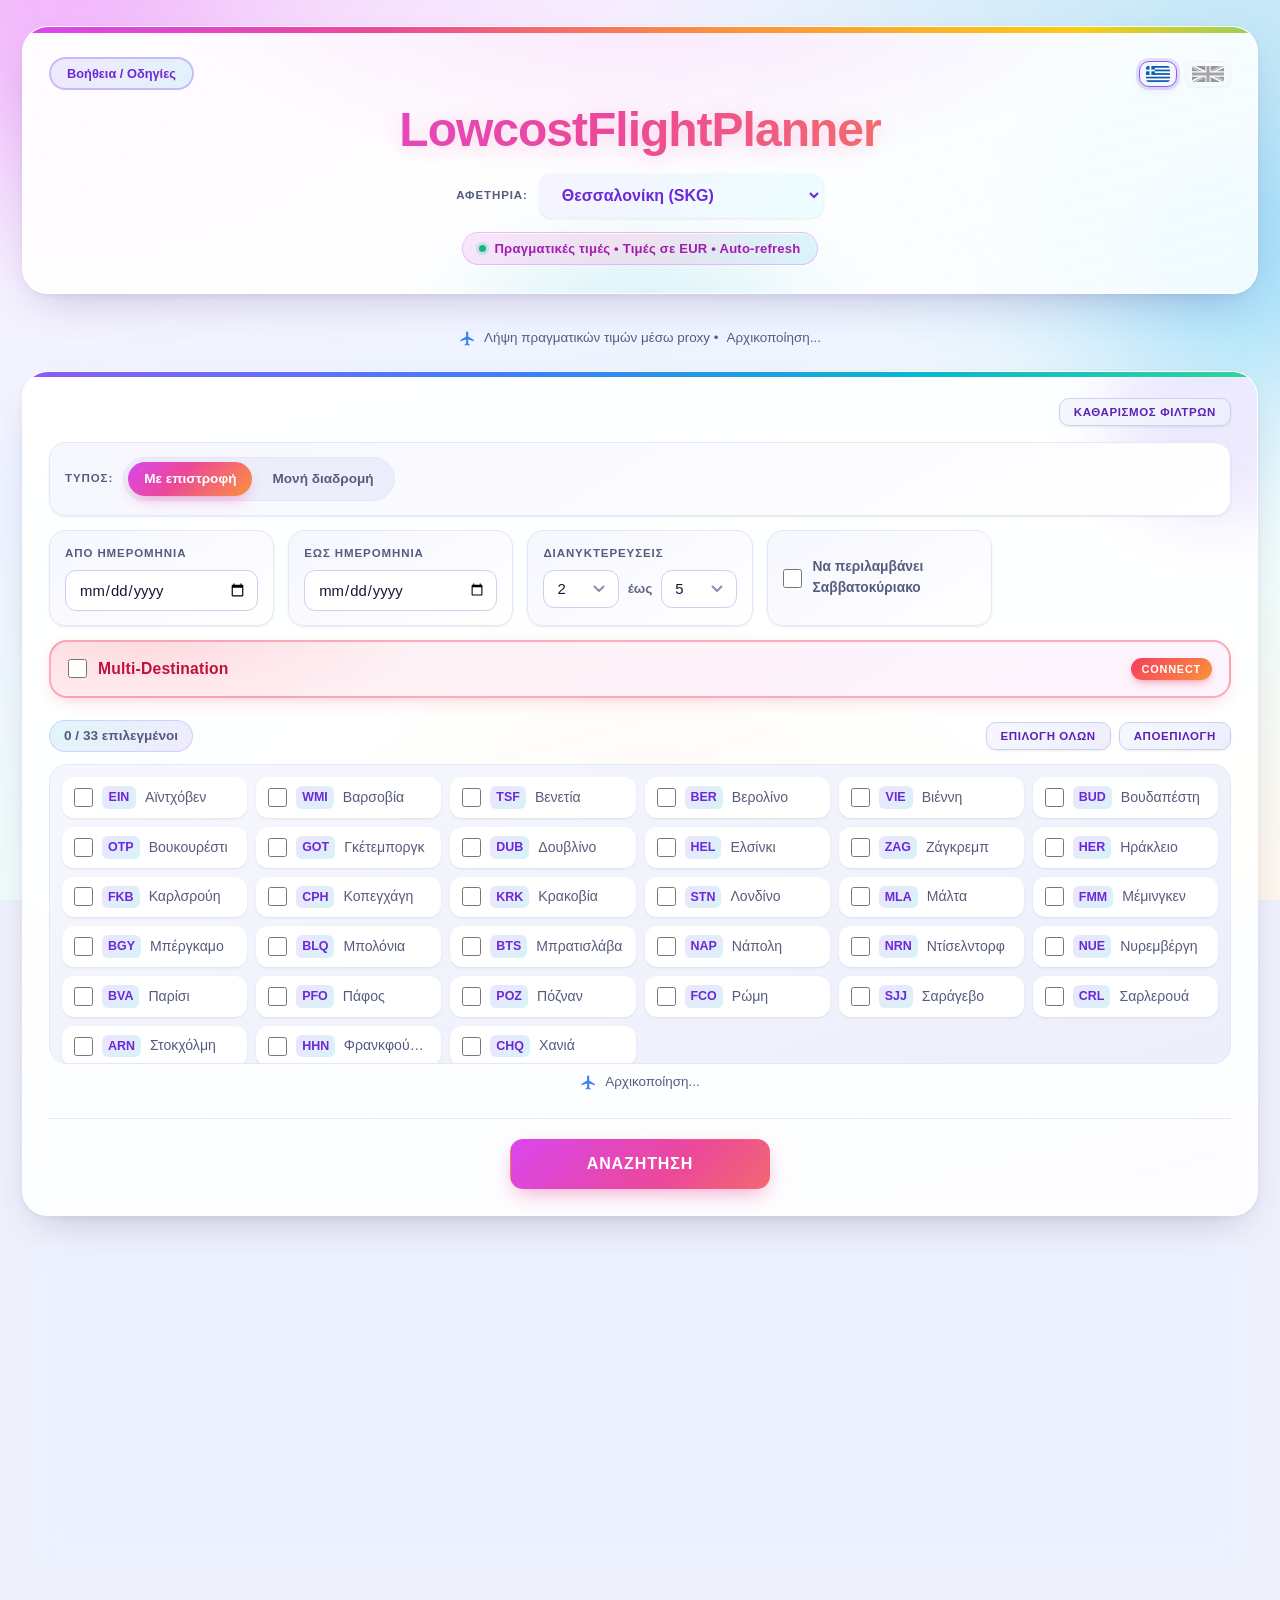
==== commit 383fac24: "Darken the light teal token so calendar nights clear AA on red cells" ====
--- a/RyanairFlightPlanner.html
+++ b/RyanairFlightPlanner.html
@@ -6,7 +6,7 @@
   <meta name="color-scheme" content="light dark">
   <meta name="description" content="LowcostFlightPlanner — αναζήτηση φθηνών πτήσεων Ryanair, round-trip, one-way και multi-destination.">
   <title>LowcostFlightPlanner - Multi-Destination</title>
-  <link rel="stylesheet" href="style.css?v=pricecolors2">
+  <link rel="stylesheet" href="style.css?v=pricecolors3">
   <link rel="icon" href="data:image/svg+xml,<svg xmlns='http://www.w3.org/2000/svg' viewBox='0 0 64 64'><defs><linearGradient id='g' x1='0' y1='0' x2='1' y2='1'><stop offset='0' stop-color='%23d946ef'/><stop offset='.5' stop-color='%23ec4899'/><stop offset='1' stop-color='%23fb923c'/></linearGradient></defs><rect width='64' height='64' rx='15' fill='url(%23g)'/><path d='M51 13 L13 30 L29 36 L35 51 Z' fill='%23fff'/><path d='M51 13 L35 51 L29 36 Z' fill='%23fff' opacity='.72'/></svg>">
 </head>
 <body>
--- a/style.css
+++ b/style.css
@@ -650,7 +650,7 @@
   font-weight: 800; font-size: 0.78rem; letter-spacing: 0.5px; white-space: nowrap;
 }
 /* Prices keep their colour but are dark enough to actually read:
-   #0e7490 on white is 5.4:1, the old #0891b2 was only 3.7:1. */
+   #0d6c86 on white is 6.0:1, the old #0891b2 was only 3.7:1. */
 .price {
   font-weight: 700; font-size: 0.95rem; color: var(--teal-ink);
   padding: 2px 9px; border-radius: 7px;
@@ -807,7 +807,7 @@
 }
 .mc-card .mc-strikethrough { text-decoration: line-through; color: var(--text-3); }
 .mc-card .mc-via-route { color: var(--green-ink); font-weight: 700; }
-.mc-card .mc-saved { color: #0891b2; font-weight: 700; }
+.mc-card .mc-saved { color: var(--teal-ink); font-weight: 700; }
 
 /* ---------- 16. Price calendar (kept) ---------- */
 .cal-section { margin-top: 22px; }
